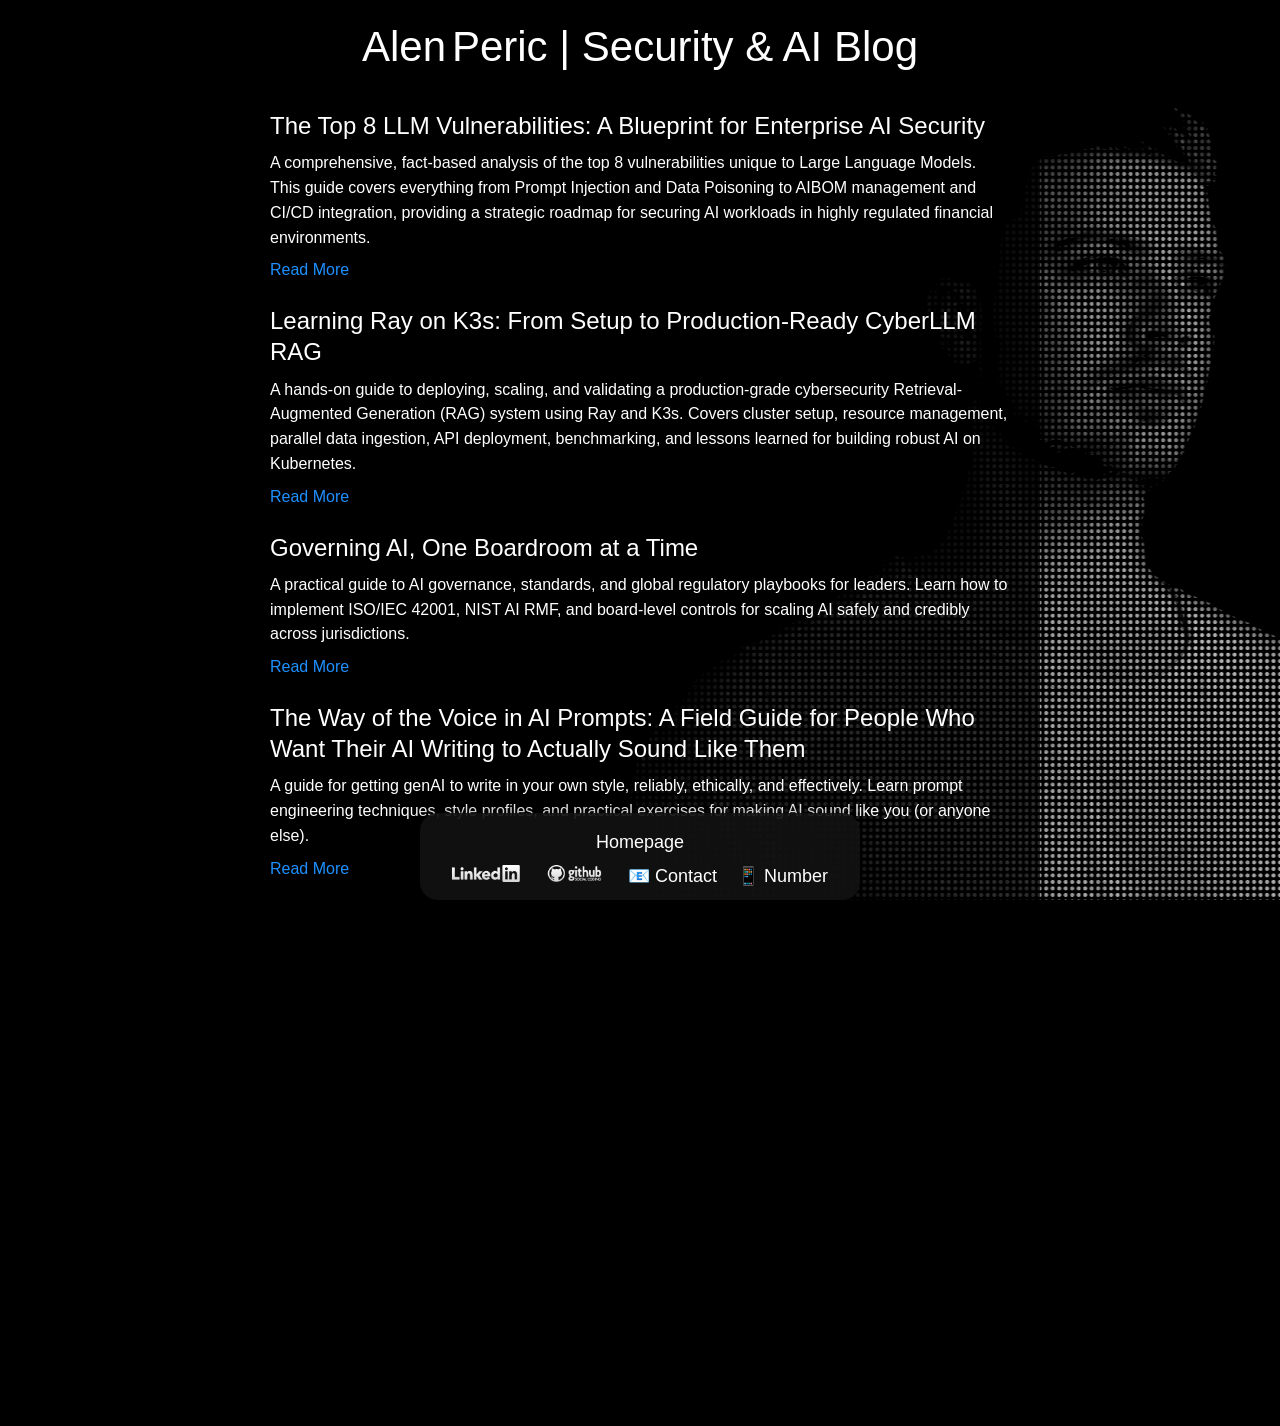
==== index.html @ a924da6c "Add blog post on LLM vulnerabilities Added a new blog post about LLM vulnerabilities, including a su" ====
<!DOCTYPE html>
<html lang="en">
<head>
<meta charset="UTF-8">
<meta name="viewport" content="width=device-width, initial-scale=1.0">
<meta name="author" content="Alen Peric">
<meta name="description" content="Security & AI Blog by Alen Peric. Practical guides, prompt engineering, cybersecurity, GPU tinkering, and more.">
<meta name="keywords" content="AI prompts, writing style, voice cloning, prompt engineering, Claude Styles, ChatGPT, Anthropic, OpenAI, Gemini, prompt compression, persona, style profile, cybersecurity, vLLM, RTX 5070 Ti, Blackwell GPU, CUDA 12.8, Best Practices, Security Tips, Alen Peric, genAI">
<meta property="og:title" content="Alen Peric — Security & AI Blog">
<meta property="og:description" content="Security & AI Blog by Alen Peric. Practical guides, prompt engineering, cybersecurity, GPU tinkering, and more.">
<meta property="og:type" content="website">
<meta property="og:url" content="https://alenperic.com">
<meta property="og:image" content="https://alenperic.com/img/favicon.svg">
<meta name="twitter:card" content="summary_large_image">
<meta name="twitter:title" content="Alen Peric — Security & AI Blog">
<meta name="twitter:description" content="Security & AI Blog by Alen Peric. Practical guides, prompt engineering, cybersecurity, GPU tinkering, and more.">
<meta name="twitter:image" content="https://alenperic.com/img/favicon.svg">
<title>Alen Peric — Security & AI Blog</title>
<!-- Google tag (gtag.js) -->
<script async src="https://www.googletagmanager.com/gtag/js?id=G-SLLVM6YY1Y"></script>
<script>
  window.dataLayer = window.dataLayer || [];
  function gtag(){dataLayer.push(arguments);}
  gtag('js', new Date());
  gtag('config', 'G-SLLVM6YY1Y');
</script>
<link rel="icon" type="image/x-icon" href="./img/favicon.svg">
<style>
html,body{height:100%;margin:0;padding:0;}
canvas.scene{position:fixed;top:0;left:0;width:133%;height:100%;transform:translateX(33%);z-index:1;}
body{font-family:Helvetica !important;font-weight:300 !important;color:#fff;overflow-x:hidden;background:#121212;}
*{font-family:Helvetica !important;font-weight:300 !important;}
.logo{position:absolute;top:20px;left:50%;transform:translateX(-50%);z-index:100;font-size:42px;white-space:nowrap;}
.navbar{position:absolute;top:80px;left:50%;transform:translateX(-50%);z-index:100;display:flex;gap:30px;}
.navbar a{color:#fff;text-decoration:none;font-size:18px;transition:color .3s;}
.navbar a:hover{text-decoration:underline;}
.blog-content{position:absolute;top:80px;left:50%;transform:translateX(-50%);z-index:50;width:90%;max-width:800px;background:rgba(0,0,0,.7);padding:30px;border-radius:10px;}
.blog-post{margin-bottom:24px;}
.blog-post h2{margin:0 0 10px;font-size:24px;}
.blog-post p{margin:0 0 10px;font-size:16px;line-height:1.55;}
.blog-post a.read-more{color:#1e90ff;text-decoration:none;font-weight:bold;}
.blog-post a.read-more:hover{text-decoration:underline;}
.social-contact{position:fixed;bottom:0px;left:50%;transform:translateX(-50%);z-index:100;display:flex;flex-direction:column;align-items:center;gap:10px;background:rgba(18,18,18,0.92);padding:18px 32px 12px 32px;border-radius:18px;box-shadow:0 0 18px 0 rgba(0,0,0,0.45);}
.social-contact a.homepage{font-size:18px;text-decoration:none;color:#fff;}
.contact-links{display:flex;align-items:center;gap:20px;}
.social-contact img{width:68px;height:auto;}
.social-contact a.contact,.social-contact a.number{color:#fff;text-decoration:none;font-size:18px;display:flex;align-items:center;gap:5px;}
@media screen and (max-width:800px){
.logo{font-size:24px;top:10px;}
.navbar{top:50px;gap:15px;}
.navbar a{font-size:16px;}
.blog-content{top:90px;padding:20px;}
.blog-post h2{font-size:20px;}
.blog-post p{font-size:14px;}
.social-contact{gap:8px;}
.social-contact a.homepage{font-size:16px;}
.contact-links{gap:10px;}
.social-contact img{width:102px;}
.social-contact a.contact,.social-contact a.number{font-size:16px;}
}
</style>
<script type="module" crossorigin src="./assets/index-b7d38c76.js"></script>
<link rel="stylesheet" href="./assets/index-5884692c.css">
</head>
<body>
<canvas class="scene"></canvas>

<div class="logo">Alen Peric | Security & AI Blog</div>

<main>
<div class="blog-content">

  <div class="blog-post">
    <h2>The Top 8 LLM Vulnerabilities: A Blueprint for Enterprise AI Security</h2>
    <p>
      A comprehensive, fact-based analysis of the top 8 vulnerabilities unique to Large Language Models. 
      This guide covers everything from Prompt Injection and Data Poisoning to AIBOM management and CI/CD integration, 
      providing a strategic roadmap for securing AI workloads in highly regulated financial environments.
    </p>
    <a href="./post7/index.html" class="read-more">Read More</a>
  </div>

  <div class="blog-post">
    <h2>Learning Ray on K3s: From Setup to Production-Ready CyberLLM RAG</h2>
    <p>
      A hands-on guide to deploying, scaling, and validating a production-grade cybersecurity Retrieval-Augmented Generation (RAG) system using Ray and K3s. Covers cluster setup, resource management, parallel data ingestion, API deployment, benchmarking, and lessons learned for building robust AI on Kubernetes.
    </p>
    <a href="./post6" class="read-more">Read More</a>
  </div>

  <div class="blog-post">
    <h2>Governing AI, One Boardroom at a Time</h2>
    <p>
      A practical guide to AI governance, standards, and global regulatory playbooks for leaders. Learn how to implement ISO/IEC 42001, NIST AI RMF, and board-level controls for scaling AI safely and credibly across jurisdictions.
    </p>
    <a href="./post5" class="read-more">Read More</a>
  </div>
  
  <div class="blog-post">
    <h2>The Way of the Voice in AI Prompts: A Field Guide for People Who Want Their AI Writing to Actually Sound Like Them</h2>
    <p>
      A guide for getting genAI to write in your own style, reliably, ethically, and effectively. Learn prompt engineering techniques, style profiles, and practical exercises for making AI sound like you (or anyone else).
    </p>
    <a href="./post4" class="read-more">Read More</a>
  </div>

  <div class="blog-post">
    <h2>From Autonomous Pilots to Profit: What 2025 (Has So Far) Taught Us About Enterprise AI Agents</h2>
    <p>
      Learn how enterprise AI agents became practical in 2025 by focusing on workflows, 
      guardrails, and observability instead of unchecked autonomy. Empower your AI agentic overlords! 
    </p>
    <a href="./post3" class="read-more">Read More</a>
  </div>

  <div class="blog-post">
    <h2>Blackwell Brawl — vLLM meets RTX 5070 Ti</h2>
    <p>
      Three and a half sleepless nights, one perplexed cat, and countless <em>cmake</em> errors later,
      I coaxed vLLM to run on a brand‑new Blackwell GPU under Debian 12. Benchmarks, jokes, and full
      copy‑paste commands included.
    </p>
    <a href="./post1" class="read-more">Read More</a>
  </div>

  <div class="blog-post">
    <h2>Top 5 Security Practices for Small Businesses</h2>
    <p>
      Small businesses are often targets for cyber attacks. Learn the top security practices that
      can help protect your business from potential threats.
    </p>
    <a href="./post2" class="read-more">Read More</a>
  </div>


</div>
</main>

<div class="social-contact">
  <a href="https://alenperic.com" target="_blank" class="homepage">Homepage</a>
  <div class="contact-links">
    <a href="https://www.linkedin.com/in/alen-peric/" target="_blank" class="linkedin">
      <img src="./img/linkedin-icon.png" alt="LinkedIn Profile Icon">
    </a>
    <a href="https://github.com/alenperic" target="_blank" class="github">
      <img src="./img/github-icon.png" alt="GitHub Profile Icon">
    </a>
    <a href="mailto:alenperic@protonmail.com" class="contact">📧 Contact</a>
    <a href="tel:5485881420" class="number">📱 Number</a>
  </div>
</div>

</body>
</html>
---- assets/index-5884692c.css ----
@import"https://fonts.googleapis.com/css2?family=Roboto+Slab:wght@600&display=swap";:root{--color-white: #ffffff;--color-footer: #f8c291;--color-orange: #f8c291}:root{--ease-in-sine: cubic-bezier(.47, 0, .745, .715);--ease-out-sine: cubic-bezier(.39, .575, .565, 1);--ease-in-out-sine: cubic-bezier(.445, .05, .55, .95);--ease-in-quad: cubic-bezier(.55, .085, .68, .53);--ease-out-quad: cubic-bezier(.25, .46, .45, .94);--ease-in-out-quad: cubic-bezier(.455, .03, .515, .955);--ease-in-cubic: cubic-bezier(.55, .055, .675, .19);--ease-out-cubic: cubic-bezier(.215, .61, .355, 1);--ease-in-out-cubic: cubic-bezier(.645, .045, .355, 1);--ease-in-quart: cubic-bezier(.895, .03, .685, .22);--ease-out-quart: cubic-bezier(.165, .84, .44, 1);--ease-in-out-quart: cubic-bezier(.77, 0, .175, 1);--ease-in-quint: cubic-bezier(.755, .05, .855, .06);--ease-out-quint: cubic-bezier(.23, 1, .32, 1);--ease-in-out-quint: cubic-bezier(.86, 0, .07, 1);--ease-in-expo: cubic-bezier(.95, .05, .795, .035);--ease-out-expo: cubic-bezier(.19, 1, .22, 1);--ease-in-out-expo: cubic-bezier(1, 0, 0, 1);--ease-in-circ: cubic-bezier(.6, .04, .98, .335);--ease-out-circ: cubic-bezier(.075, .82, .165, 1);--ease-in-out-circ: cubic-bezier(.785, .135, .15, .86);--ease-out-bounce: cubic-bezier(.22, 1.45, .36, 1)}html,body,div,span,applet,object,iframe,h1,h2,h3,h4,h5,h6,p,blockquote,pre,a,abbr,acronym,address,big,cite,code,del,dfn,em,img,ins,kbd,q,s,samp,small,strike,strong,sub,sup,tt,var,b,u,i,center,dl,dt,dd,ol,ul,li,fieldset,form,label,legend,table,caption,tbody,tfoot,thead,tr,th,td,article,aside,canvas,details,embed,figure,figcaption,footer,header,hgroup,menu,nav,output,ruby,section,summary,time,mark,audio,video{border:0;font:inherit;font-size:100%;margin:0;padding:0;vertical-align:baseline}html{line-height:1}ol,ul{list-style:none}table{border-collapse:collapse;border-spacing:0}caption,th,td{font-weight:400;text-align:left;vertical-align:middle}q,blockquote{quotes:none}q:before,q:after,blockquote:before,blockquote:after{content:""}a img{border:0}article,aside,details,figcaption,figure,footer,header,hgroup,main,menu,nav,section,summary{display:block}html{box-sizing:border-box;overflow:hidden}html.scroll{overflow:visible}*,:before,:after{box-sizing:inherit}body{background-color:#000;color:#fff;line-height:1.3;position:relative;font-family:Roboto Slab,serif}a{color:inherit;text-decoration:none}.scene{height:100%;width:100%;position:relative}.main-title{position:absolute;text-align:center;font-size:7vw;width:100%;top:50%;left:0;z-index:10;transform:translateY(-50%);color:var(--color-orange)}.footer{bottom:50px;z-index:200;width:100%;padding:0 40px;pointer-events:none;display:flex;align-items:center;pointer-events:auto;position:absolute;justify-content:end}@media only screen and (max-width: 768px){.footer{bottom:100px;padding:0 20px}}.footer__link{display:flex;align-items:center;justify-self:center;margin:0 8px;transform:scale(.8);transition:transform .3s var(--ease-out-bounce)}@media only screen and (max-width: 768px){.footer__link{margin:0 5px}}.footer__link:first-child{margin-left:0}.footer__link:last-child{margin-right:0}.footer__link--learn{font-size:27px;color:var(--color-footer)}@media only screen and (max-width: 768px){.footer__link--learn{margin-right:auto;font-size:22px}}.footer__link:hover{transform:none;transition:transform .3s var(--ease-out-bounce)}.footer__icon{width:24px;height:24px}@media only screen and (max-width: 768px){.footer__icon{width:18px;height:18px}}.footer__icon path{fill:var(--color-footer);stroke:var(--color-footer)}
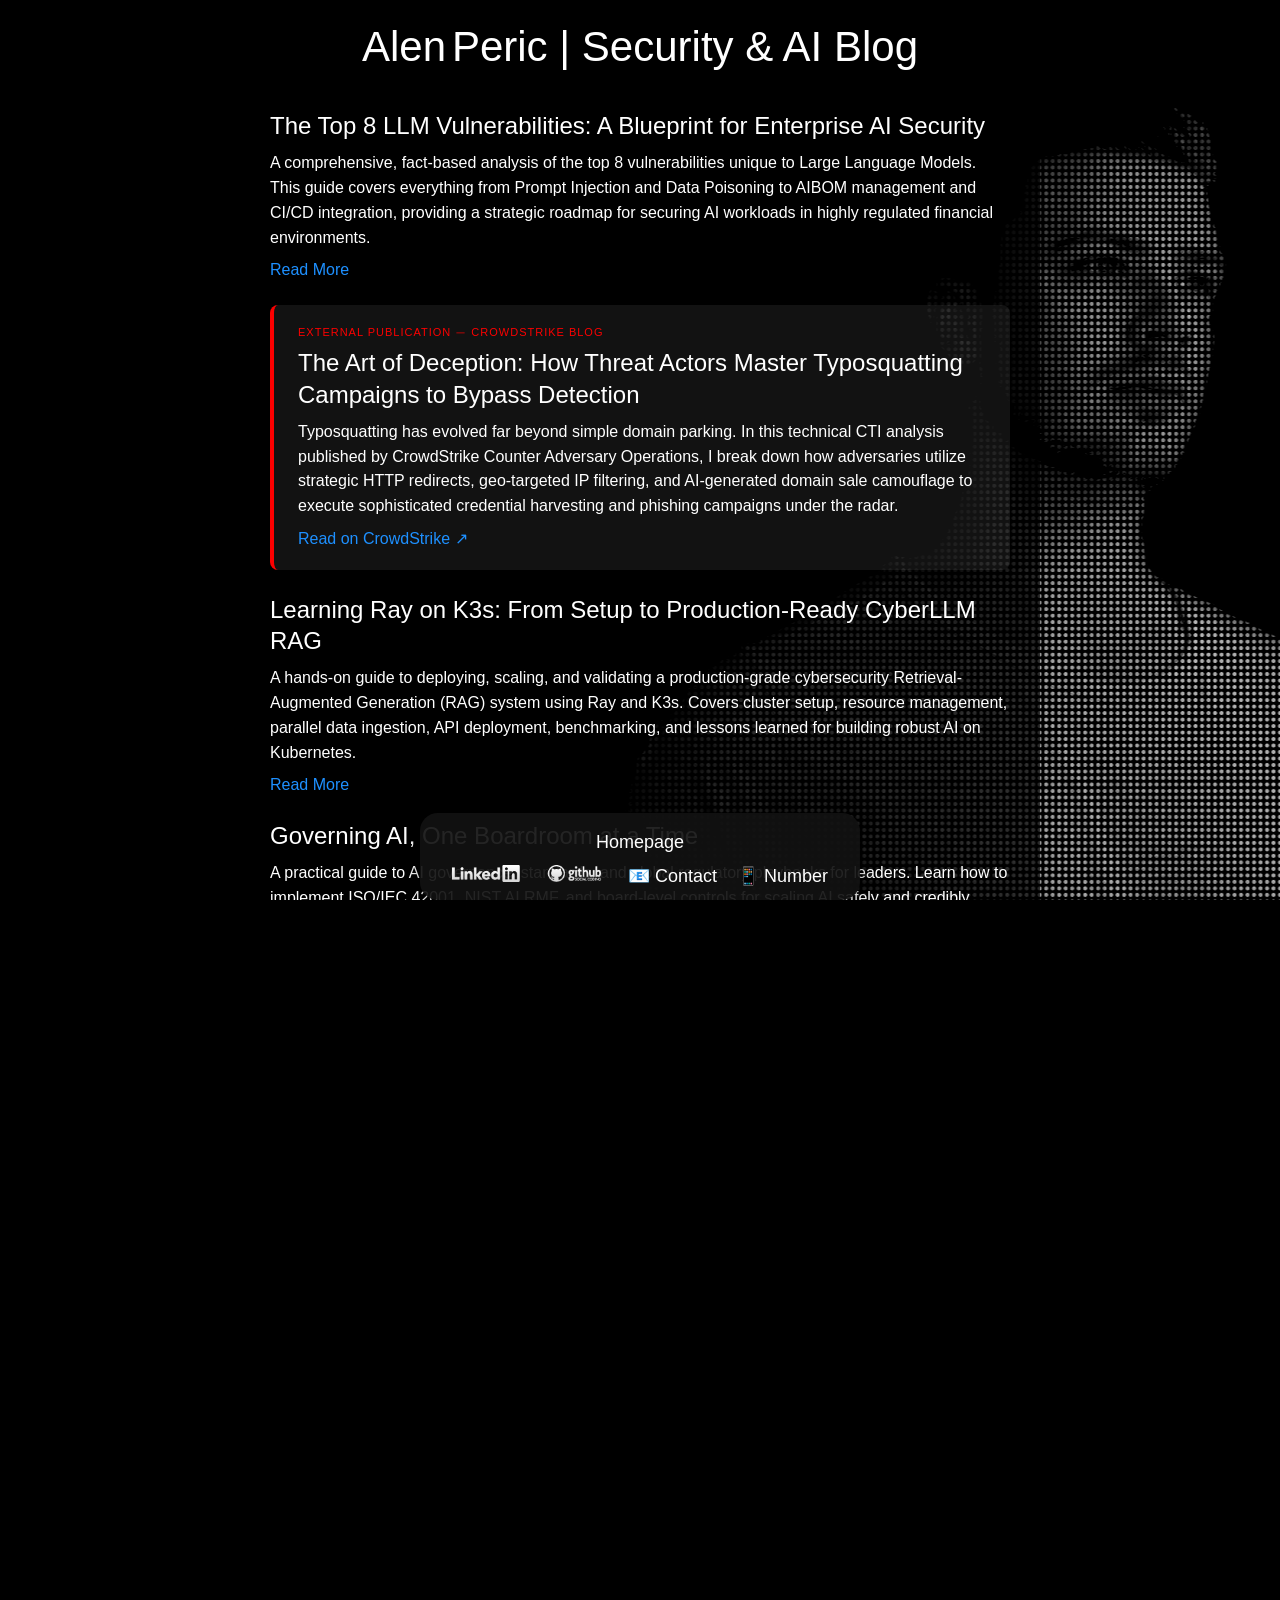
==== commit b0694c88: "Add external publication section to index.html" ====
--- a/index.html
+++ b/index.html
@@ -45,6 +45,25 @@
 .contact-links{display:flex;align-items:center;gap:20px;}
 .social-contact img{width:68px;height:auto;}
 .social-contact a.contact,.social-contact a.number{color:#fff;text-decoration:none;font-size:18px;display:flex;align-items:center;gap:5px;}
+
+/* Custom style for external publications */
+.external-post {
+  background: rgba(255, 255, 255, 0.07);
+  padding: 20px 24px;
+  border-radius: 8px;
+  border-left: 4px solid #fc0000; /* CrowdStrike Red */
+  box-shadow: 0 4px 12px rgba(0,0,0,0.2);
+}
+.external-badge {
+  font-size: 11px;
+  font-weight: bold;
+  color: #fc0000;
+  text-transform: uppercase;
+  letter-spacing: 1px;
+  margin-bottom: 8px;
+  display: block;
+}
+
 @media screen and (max-width:800px){
 .logo{font-size:24px;top:10px;}
 .navbar{top:50px;gap:15px;}
@@ -57,6 +76,7 @@
 .contact-links{gap:10px;}
 .social-contact img{width:102px;}
 .social-contact a.contact,.social-contact a.number{font-size:16px;}
+.external-post { padding: 16px; }
 }
 </style>
 <script type="module" crossorigin src="./assets/index-b7d38c76.js"></script>
@@ -78,6 +98,15 @@
       providing a strategic roadmap for securing AI workloads in highly regulated financial environments.
     </p>
     <a href="./post7/index.html" class="read-more">Read More</a>
+  </div>
+
+  <div class="blog-post external-post">
+    <span class="external-badge">External Publication ⸺ CrowdStrike Blog</span>
+    <h2 style="margin-top: 0;">The Art of Deception: How Threat Actors Master Typosquatting Campaigns to Bypass Detection</h2>
+    <p>
+      Typosquatting has evolved far beyond simple domain parking. In this technical CTI analysis published by CrowdStrike Counter Adversary Operations, I break down how adversaries utilize strategic HTTP redirects, geo-targeted IP filtering, and AI-generated domain sale camouflage to execute sophisticated credential harvesting and phishing campaigns under the radar.
+    </p>
+    <a href="https://www.crowdstrike.com/en-us/blog/the-art-of-deception-how-threat-actors-master-typosquatting-campaigns-to-bypass-detection/" target="_blank" class="read-more">Read on CrowdStrike ↗</a>
   </div>
 
   <div class="blog-post">
@@ -124,14 +153,13 @@
   </div>
 
   <div class="blog-post">
-    <h2>Top 5 Security Practices for Small Businesses</h2>
+    <h2>5 Easy Security Practices for Small Businesses</h2>
     <p>
       Small businesses are often targets for cyber attacks. Learn the top security practices that
       can help protect your business from potential threats.
     </p>
     <a href="./post2" class="read-more">Read More</a>
   </div>
-
 
 </div>
 </main>
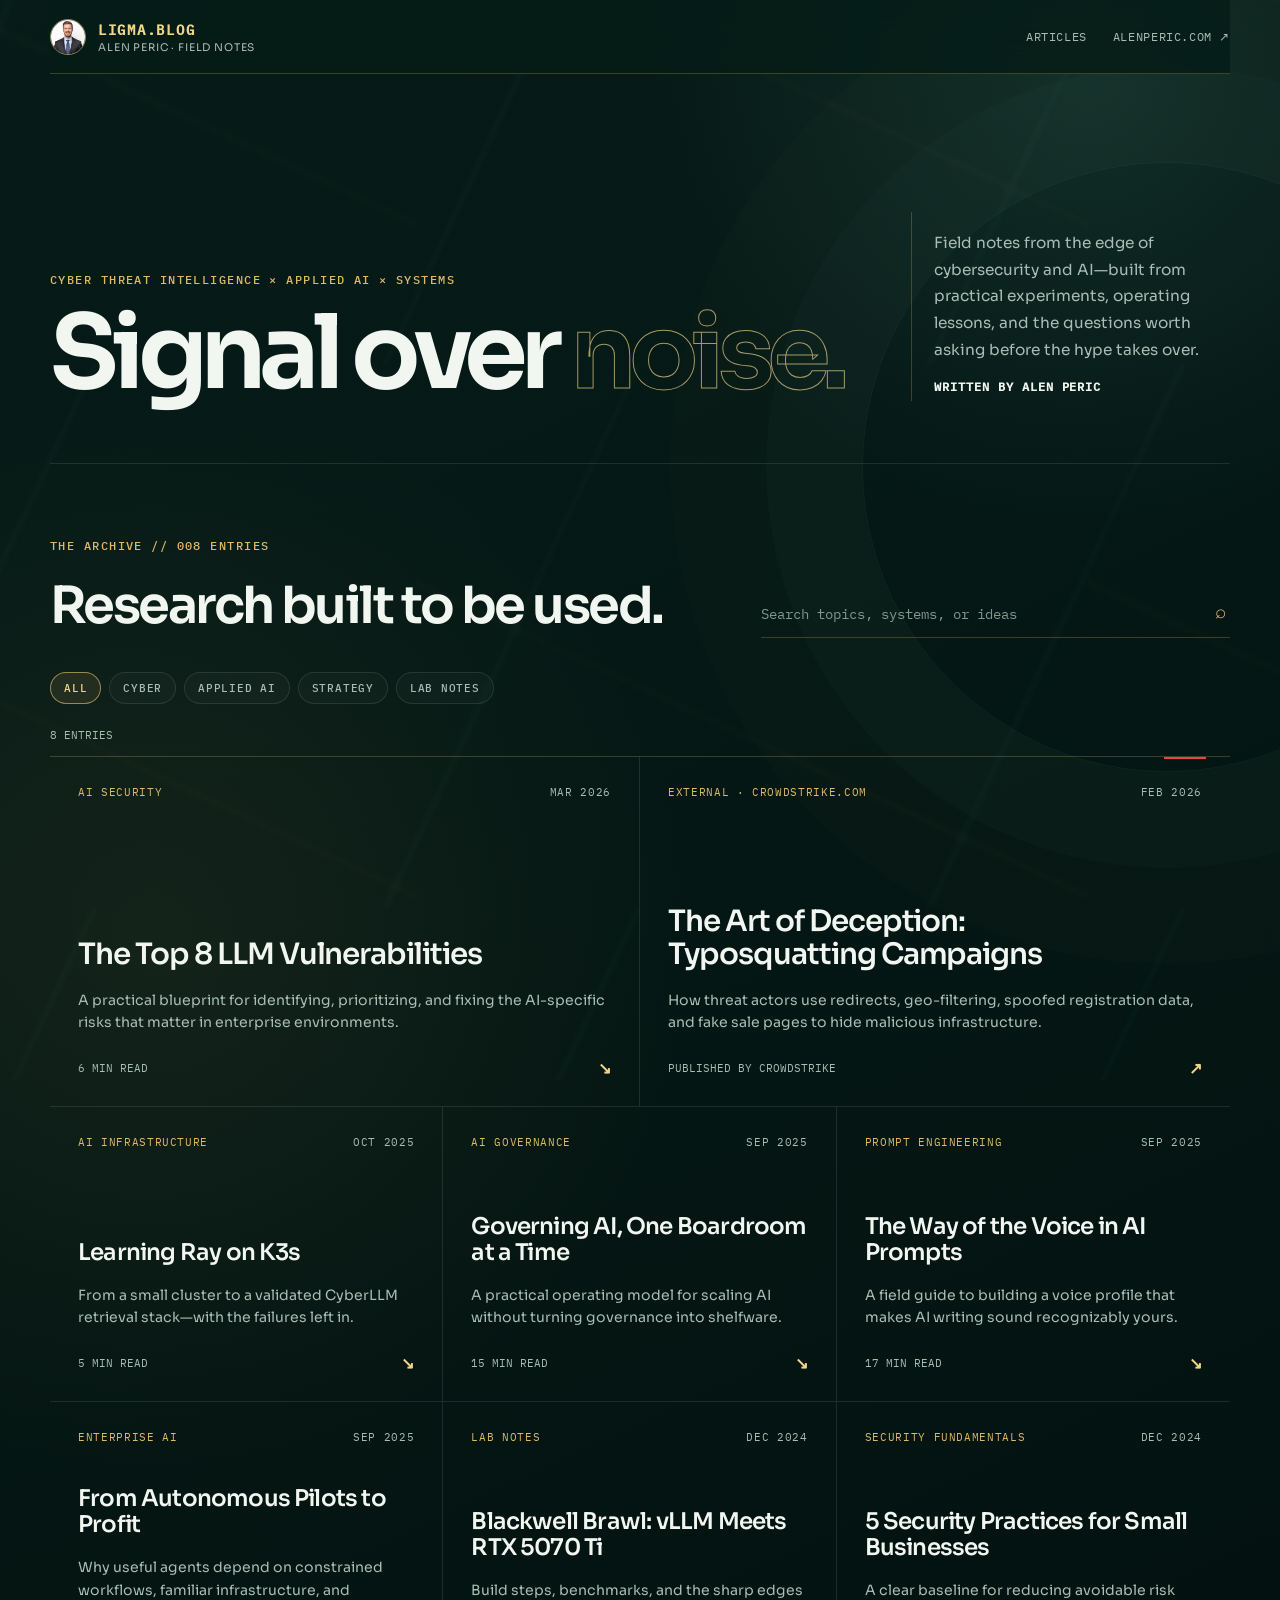
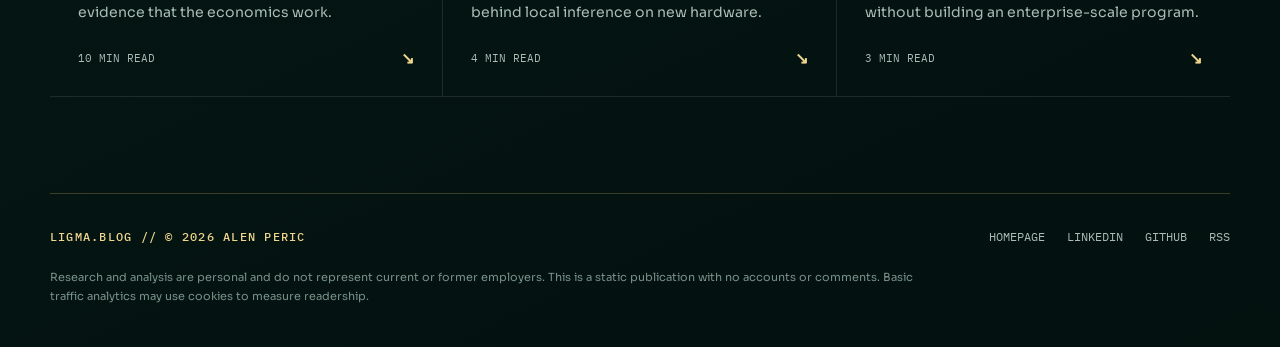
==== commit 79f0c959: "Redesign blog for focused reading and reliable assets" ====
--- a/index.html
+++ b/index.html
@@ -1,182 +1,197 @@
-<!DOCTYPE html>
-<html lang="en">
-<head>
-<meta charset="UTF-8">
-<meta name="viewport" content="width=device-width, initial-scale=1.0">
-<meta name="author" content="Alen Peric">
-<meta name="description" content="Security & AI Blog by Alen Peric. Practical guides, prompt engineering, cybersecurity, GPU tinkering, and more.">
-<meta name="keywords" content="AI prompts, writing style, voice cloning, prompt engineering, Claude Styles, ChatGPT, Anthropic, OpenAI, Gemini, prompt compression, persona, style profile, cybersecurity, vLLM, RTX 5070 Ti, Blackwell GPU, CUDA 12.8, Best Practices, Security Tips, Alen Peric, genAI">
-<meta property="og:title" content="Alen Peric — Security & AI Blog">
-<meta property="og:description" content="Security & AI Blog by Alen Peric. Practical guides, prompt engineering, cybersecurity, GPU tinkering, and more.">
-<meta property="og:type" content="website">
-<meta property="og:url" content="https://alenperic.com">
-<meta property="og:image" content="https://alenperic.com/img/favicon.svg">
-<meta name="twitter:card" content="summary_large_image">
-<meta name="twitter:title" content="Alen Peric — Security & AI Blog">
-<meta name="twitter:description" content="Security & AI Blog by Alen Peric. Practical guides, prompt engineering, cybersecurity, GPU tinkering, and more.">
-<meta name="twitter:image" content="https://alenperic.com/img/favicon.svg">
-<title>Alen Peric — Security & AI Blog</title>
-<!-- Google tag (gtag.js) -->
-<script async src="https://www.googletagmanager.com/gtag/js?id=G-SLLVM6YY1Y"></script>
-<script>
-  window.dataLayer = window.dataLayer || [];
-  function gtag(){dataLayer.push(arguments);}
-  gtag('js', new Date());
-  gtag('config', 'G-SLLVM6YY1Y');
-</script>
-<link rel="icon" type="image/x-icon" href="./img/favicon.svg">
-<style>
-html,body{height:100%;margin:0;padding:0;}
-canvas.scene{position:fixed;top:0;left:0;width:133%;height:100%;transform:translateX(33%);z-index:1;}
-body{font-family:Helvetica !important;font-weight:300 !important;color:#fff;overflow-x:hidden;background:#121212;}
-*{font-family:Helvetica !important;font-weight:300 !important;}
-.logo{position:absolute;top:20px;left:50%;transform:translateX(-50%);z-index:100;font-size:42px;white-space:nowrap;}
-.navbar{position:absolute;top:80px;left:50%;transform:translateX(-50%);z-index:100;display:flex;gap:30px;}
-.navbar a{color:#fff;text-decoration:none;font-size:18px;transition:color .3s;}
-.navbar a:hover{text-decoration:underline;}
-.blog-content{position:absolute;top:80px;left:50%;transform:translateX(-50%);z-index:50;width:90%;max-width:800px;background:rgba(0,0,0,.7);padding:30px;border-radius:10px;}
-.blog-post{margin-bottom:24px;}
-.blog-post h2{margin:0 0 10px;font-size:24px;}
-.blog-post p{margin:0 0 10px;font-size:16px;line-height:1.55;}
-.blog-post a.read-more{color:#1e90ff;text-decoration:none;font-weight:bold;}
-.blog-post a.read-more:hover{text-decoration:underline;}
-.social-contact{position:fixed;bottom:0px;left:50%;transform:translateX(-50%);z-index:100;display:flex;flex-direction:column;align-items:center;gap:10px;background:rgba(18,18,18,0.92);padding:18px 32px 12px 32px;border-radius:18px;box-shadow:0 0 18px 0 rgba(0,0,0,0.45);}
-.social-contact a.homepage{font-size:18px;text-decoration:none;color:#fff;}
-.contact-links{display:flex;align-items:center;gap:20px;}
-.social-contact img{width:68px;height:auto;}
-.social-contact a.contact,.social-contact a.number{color:#fff;text-decoration:none;font-size:18px;display:flex;align-items:center;gap:5px;}
-
-/* Custom style for external publications */
-.external-post {
-  background: rgba(255, 255, 255, 0.07);
-  padding: 20px 24px;
-  border-radius: 8px;
-  border-left: 4px solid #fc0000; /* CrowdStrike Red */
-  box-shadow: 0 4px 12px rgba(0,0,0,0.2);
-}
-.external-badge {
-  font-size: 11px;
-  font-weight: bold;
-  color: #fc0000;
-  text-transform: uppercase;
-  letter-spacing: 1px;
-  margin-bottom: 8px;
-  display: block;
-}
-
-@media screen and (max-width:800px){
-.logo{font-size:24px;top:10px;}
-.navbar{top:50px;gap:15px;}
-.navbar a{font-size:16px;}
-.blog-content{top:90px;padding:20px;}
-.blog-post h2{font-size:20px;}
-.blog-post p{font-size:14px;}
-.social-contact{gap:8px;}
-.social-contact a.homepage{font-size:16px;}
-.contact-links{gap:10px;}
-.social-contact img{width:102px;}
-.social-contact a.contact,.social-contact a.number{font-size:16px;}
-.external-post { padding: 16px; }
-}
-</style>
-<script type="module" crossorigin src="./assets/index-b7d38c76.js"></script>
-<link rel="stylesheet" href="./assets/index-5884692c.css">
-</head>
-<body>
-<canvas class="scene"></canvas>
-
-<div class="logo">Alen Peric | Security & AI Blog</div>
-
-<main>
-<div class="blog-content">
-
-  <div class="blog-post">
-    <h2>The Top 8 LLM Vulnerabilities: A Blueprint for Enterprise AI Security</h2>
-    <p>
-      A comprehensive, fact-based analysis of the top 8 vulnerabilities unique to Large Language Models. 
-      This guide covers everything from Prompt Injection and Data Poisoning to AIBOM management and CI/CD integration, 
-      providing a strategic roadmap for securing AI workloads in highly regulated financial environments.
-    </p>
-    <a href="./post7/index.html" class="read-more">Read More</a>
-  </div>
-
-  <div class="blog-post external-post">
-    <span class="external-badge">External Publication ⸺ CrowdStrike Blog</span>
-    <h2 style="margin-top: 0;">The Art of Deception: How Threat Actors Master Typosquatting Campaigns to Bypass Detection</h2>
-    <p>
-      Typosquatting has evolved far beyond simple domain parking. In this technical CTI analysis published by CrowdStrike Counter Adversary Operations, I break down how adversaries utilize strategic HTTP redirects, geo-targeted IP filtering, and AI-generated domain sale camouflage to execute sophisticated credential harvesting and phishing campaigns under the radar.
-    </p>
-    <a href="https://www.crowdstrike.com/en-us/blog/the-art-of-deception-how-threat-actors-master-typosquatting-campaigns-to-bypass-detection/" target="_blank" class="read-more">Read on CrowdStrike ↗</a>
-  </div>
-
-  <div class="blog-post">
-    <h2>Learning Ray on K3s: From Setup to Production-Ready CyberLLM RAG</h2>
-    <p>
-      A hands-on guide to deploying, scaling, and validating a production-grade cybersecurity Retrieval-Augmented Generation (RAG) system using Ray and K3s. Covers cluster setup, resource management, parallel data ingestion, API deployment, benchmarking, and lessons learned for building robust AI on Kubernetes.
-    </p>
-    <a href="./post6" class="read-more">Read More</a>
-  </div>
-
-  <div class="blog-post">
-    <h2>Governing AI, One Boardroom at a Time</h2>
-    <p>
-      A practical guide to AI governance, standards, and global regulatory playbooks for leaders. Learn how to implement ISO/IEC 42001, NIST AI RMF, and board-level controls for scaling AI safely and credibly across jurisdictions.
-    </p>
-    <a href="./post5" class="read-more">Read More</a>
-  </div>
-  
-  <div class="blog-post">
-    <h2>The Way of the Voice in AI Prompts: A Field Guide for People Who Want Their AI Writing to Actually Sound Like Them</h2>
-    <p>
-      A guide for getting genAI to write in your own style, reliably, ethically, and effectively. Learn prompt engineering techniques, style profiles, and practical exercises for making AI sound like you (or anyone else).
-    </p>
-    <a href="./post4" class="read-more">Read More</a>
-  </div>
-
-  <div class="blog-post">
-    <h2>From Autonomous Pilots to Profit: What 2025 (Has So Far) Taught Us About Enterprise AI Agents</h2>
-    <p>
-      Learn how enterprise AI agents became practical in 2025 by focusing on workflows, 
-      guardrails, and observability instead of unchecked autonomy. Empower your AI agentic overlords! 
-    </p>
-    <a href="./post3" class="read-more">Read More</a>
-  </div>
-
-  <div class="blog-post">
-    <h2>Blackwell Brawl — vLLM meets RTX 5070 Ti</h2>
-    <p>
-      Three and a half sleepless nights, one perplexed cat, and countless <em>cmake</em> errors later,
-      I coaxed vLLM to run on a brand‑new Blackwell GPU under Debian 12. Benchmarks, jokes, and full
-      copy‑paste commands included.
-    </p>
-    <a href="./post1" class="read-more">Read More</a>
-  </div>
-
-  <div class="blog-post">
-    <h2>5 Easy Security Practices for Small Businesses</h2>
-    <p>
-      Small businesses are often targets for cyber attacks. Learn the top security practices that
-      can help protect your business from potential threats.
-    </p>
-    <a href="./post2" class="read-more">Read More</a>
-  </div>
-
-</div>
-</main>
-
-<div class="social-contact">
-  <a href="https://alenperic.com" target="_blank" class="homepage">Homepage</a>
-  <div class="contact-links">
-    <a href="https://www.linkedin.com/in/alen-peric/" target="_blank" class="linkedin">
-      <img src="./img/linkedin-icon.png" alt="LinkedIn Profile Icon">
-    </a>
-    <a href="https://github.com/alenperic" target="_blank" class="github">
-      <img src="./img/github-icon.png" alt="GitHub Profile Icon">
-    </a>
-    <a href="mailto:alenperic@protonmail.com" class="contact">📧 Contact</a>
-    <a href="tel:5485881420" class="number">📱 Number</a>
-  </div>
-</div>
-
-</body>
+<!doctype html>
+<html lang="en-CA">
+  <head>
+    <meta charset="utf-8" />
+    <meta name="viewport" content="width=device-width, initial-scale=1" />
+    <meta name="author" content="Alen Peric" />
+    <meta name="theme-color" content="#061c18" />
+    <meta name="color-scheme" content="dark" />
+    <meta name="robots" content="index, follow, max-image-preview:large, max-snippet:-1, max-video-preview:-1" />
+    <meta name="description" content="Field notes by Alen Peric on cyber threat intelligence, applied AI, security engineering, AI governance, and production systems." />
+    <link rel="canonical" href="https://ligma.blog/" />
+    <link rel="alternate" type="application/rss+xml" title="LIGMA.BLOG RSS" href="https://ligma.blog/feed.xml" />
+    <meta property="og:type" content="website" />
+    <meta property="og:locale" content="en_CA" />
+    <meta property="og:site_name" content="LIGMA.BLOG" />
+    <meta property="og:title" content="LIGMA.BLOG | Cybersecurity &amp; Applied AI" />
+    <meta property="og:description" content="Field notes on cybersecurity, applied AI, and the systems between them." />
+    <meta property="og:url" content="https://ligma.blog/" />
+    <meta property="og:image" content="https://ligma.blog/img/og-blog.png" />
+    <meta property="og:image:type" content="image/png" />
+    <meta property="og:image:width" content="1200" />
+    <meta property="og:image:height" content="630" />
+    <meta property="og:image:alt" content="LIGMA.BLOG by Alen Peric — Cybersecurity, Applied AI, and Systems" />
+    <meta name="twitter:card" content="summary_large_image" />
+    <meta name="twitter:title" content="LIGMA.BLOG | Cybersecurity &amp; Applied AI" />
+    <meta name="twitter:description" content="Field notes on cybersecurity, applied AI, and the systems between them." />
+    <meta name="twitter:image" content="https://ligma.blog/img/og-blog.png" />
+    <meta name="twitter:image:alt" content="LIGMA.BLOG by Alen Peric — Cybersecurity, Applied AI, and Systems" />
+    <title>LIGMA.BLOG | Cybersecurity &amp; Applied AI by Alen Peric</title>
+    <link rel="icon" type="image/png" sizes="64x64" href="./img/favicon-64.png" />
+    <link rel="apple-touch-icon" sizes="180x180" href="./img/apple-touch-icon.png" />
+    <link rel="preload" href="./assets/fonts/sora-latin.woff2" as="font" type="font/woff2" crossorigin />
+    <link rel="stylesheet" href="./assets/blog.css" />
+    <script async src="https://www.googletagmanager.com/gtag/js?id=G-SLLVM6YY1Y"></script>
+    <script>
+      window.dataLayer = window.dataLayer || [];
+      function gtag(){dataLayer.push(arguments);}
+      gtag('js', new Date());
+      gtag('config', 'G-SLLVM6YY1Y');
+    </script>
+    <script type="application/ld+json">
+      {
+        "@context": "https://schema.org",
+        "@graph": [
+          {
+            "@type": "WebSite",
+            "@id": "https://ligma.blog/#website",
+            "url": "https://ligma.blog/",
+            "name": "LIGMA.BLOG",
+            "description": "Field notes on cybersecurity, applied AI, and production systems.",
+            "inLanguage": "en-CA",
+            "publisher": { "@id": "https://alenperic.com/#person" }
+          },
+          {
+            "@type": "Blog",
+            "@id": "https://ligma.blog/#blog",
+            "url": "https://ligma.blog/",
+            "name": "LIGMA.BLOG",
+            "description": "Cybersecurity and applied AI research by Alen Peric.",
+            "inLanguage": "en-CA",
+            "author": { "@id": "https://alenperic.com/#person" },
+            "blogPost": [
+              { "@id": "https://ligma.blog/post7/#article" },
+              { "@id": "https://ligma.blog/post6/#article" },
+              { "@id": "https://ligma.blog/post5/#article" },
+              { "@id": "https://ligma.blog/post4/#article" },
+              { "@id": "https://ligma.blog/post3/#article" },
+              { "@id": "https://ligma.blog/post2/#article" },
+              { "@id": "https://ligma.blog/post1/#article" }
+            ]
+          },
+          {
+            "@type": "Person",
+            "@id": "https://alenperic.com/#person",
+            "name": "Alen Peric",
+            "url": "https://alenperic.com/",
+            "image": "https://ligma.blog/img/alen-peric.webp",
+            "jobTitle": "Senior Cyber Threat Intelligence Analyst",
+            "sameAs": [
+              "https://www.linkedin.com/in/alen-peric/",
+              "https://github.com/alenperic"
+            ]
+          }
+        ]
+      }
+    </script>
+    <script src="./assets/blog.js" defer></script>
+  </head>
+  <body>
+    <a class="skip-link" href="#articles">Skip to articles</a>
+    <header class="site-header">
+      <a class="brand" href="./" aria-label="LIGMA.BLOG home">
+        <img src="./img/alen-peric.webp" alt="" width="512" height="512" />
+        <span class="brand-copy"><strong>LIGMA.BLOG</strong><small>Alen Peric · Field notes</small></span>
+      </a>
+      <nav class="site-nav" aria-label="Primary navigation">
+        <a href="#articles">Articles</a>
+        <a href="https://alenperic.com/" rel="me">AlenPeric.com ↗</a>
+      </nav>
+    </header>
+    <main>
+      <section class="home-hero" aria-labelledby="hero-title">
+        <div>
+          <p class="eyebrow">Cyber threat intelligence × Applied AI × Systems</p>
+          <h1 id="hero-title">Signal over <span>noise.</span></h1>
+        </div>
+        <div class="hero-aside">
+          Field notes from the edge of cybersecurity and AI—built from practical experiments, operating lessons, and the questions worth asking before the hype takes over.
+          <strong>Written by Alen Peric</strong>
+        </div>
+      </section>
+      <section class="archive" id="articles" aria-labelledby="articles-title">
+        <div class="archive-head">
+          <div>
+            <p class="section-kicker">The archive // 008 entries</p>
+            <h2 id="articles-title">Research built to be used.</h2>
+          </div>
+          <div class="search-wrap">
+            <label for="article-search">Search the archive</label>
+            <input id="article-search" type="search" placeholder="Search topics, systems, or ideas" autocomplete="off" data-search />
+          </div>
+        </div>
+        <div class="filters" aria-label="Filter articles">
+          <button class="filter" type="button" data-filter="all" aria-pressed="true">All</button>
+          <button class="filter" type="button" data-filter="cyber" aria-pressed="false">Cyber</button>
+          <button class="filter" type="button" data-filter="ai" aria-pressed="false">Applied AI</button>
+          <button class="filter" type="button" data-filter="leadership" aria-pressed="false">Strategy</button>
+          <button class="filter" type="button" data-filter="lab" aria-pressed="false">Lab notes</button>
+        </div>
+        <p class="result-count" aria-live="polite" data-result-count>8 entries</p>
+        <div class="post-grid">
+          <a class="post-card featured reveal" href="./post7/" data-post data-topic="ai cyber leadership" data-search="llm vulnerabilities enterprise ai security prompt injection red teaming aibom">
+            <div class="post-card-top"><span class="topic">AI security</span><time datetime="2026-03-16">Mar 2026</time></div>
+            <h3>The Top 8 LLM Vulnerabilities</h3>
+            <p>A practical blueprint for identifying, prioritizing, and fixing the AI-specific risks that matter in enterprise environments.</p>
+            <div class="post-card-bottom"><span>6 min read</span><b aria-hidden="true">↘</b></div>
+          </a>
+          <a class="post-card featured external-card reveal" href="https://www.crowdstrike.com/en-us/blog/the-art-of-deception-how-threat-actors-master-typosquatting-campaigns-to-bypass-detection/" target="_blank" rel="noopener noreferrer" data-post data-topic="cyber" data-search="crowdstrike typosquatting threat actors redirects phishing intelligence external publication">
+            <div class="post-card-top"><span class="topic">External · CrowdStrike.com</span><time datetime="2026-02">Feb 2026</time></div>
+            <h3>The Art of Deception: Typosquatting Campaigns</h3>
+            <p>How threat actors use redirects, geo-filtering, spoofed registration data, and fake sale pages to hide malicious infrastructure.</p>
+            <div class="post-card-bottom"><span>Published by CrowdStrike</span><b aria-hidden="true">↗</b></div>
+          </a>
+          <a class="post-card reveal" href="./post6/" data-post data-topic="ai lab cyber" data-search="ray k3s kubernetes cyberllm rag distributed inference production">
+            <div class="post-card-top"><span class="topic">AI infrastructure</span><time datetime="2025-10-05">Oct 2025</time></div>
+            <h3>Learning Ray on K3s</h3>
+            <p>From a small cluster to a validated CyberLLM retrieval stack—with the failures left in.</p>
+            <div class="post-card-bottom"><span>5 min read</span><b aria-hidden="true">↘</b></div>
+          </a>
+          <a class="post-card reveal" href="./post5/" data-post data-topic="ai leadership" data-search="ai governance boardroom nist risk management iso 42001 regulation leadership">
+            <div class="post-card-top"><span class="topic">AI governance</span><time datetime="2025-09-23">Sep 2025</time></div>
+            <h3>Governing AI, One Boardroom at a Time</h3>
+            <p>A practical operating model for scaling AI without turning governance into shelfware.</p>
+            <div class="post-card-bottom"><span>15 min read</span><b aria-hidden="true">↘</b></div>
+          </a>
+          <a class="post-card reveal" href="./post4/" data-post data-topic="ai" data-search="prompt engineering writing voice style profile generative ai">
+            <div class="post-card-top"><span class="topic">Prompt engineering</span><time datetime="2025-09-21">Sep 2025</time></div>
+            <h3>The Way of the Voice in AI Prompts</h3>
+            <p>A field guide to building a voice profile that makes AI writing sound recognizably yours.</p>
+            <div class="post-card-bottom"><span>17 min read</span><b aria-hidden="true">↘</b></div>
+          </a>
+          <a class="post-card reveal" href="./post3/" data-post data-topic="ai leadership" data-search="enterprise ai agents agentic workflows guardrails observability profit">
+            <div class="post-card-top"><span class="topic">Enterprise AI</span><time datetime="2025-09-17">Sep 2025</time></div>
+            <h3>From Autonomous Pilots to Profit</h3>
+            <p>Why useful agents depend on constrained workflows, familiar infrastructure, and evidence that the economics work.</p>
+            <div class="post-card-bottom"><span>10 min read</span><b aria-hidden="true">↘</b></div>
+          </a>
+          <a class="post-card reveal" href="./post1/" data-post data-topic="ai lab" data-search="blackwell vllm rtx 5070 ti cuda debian local llm gpu">
+            <div class="post-card-top"><span class="topic">Lab notes</span><time datetime="2024-12-01">Dec 2024</time></div>
+            <h3>Blackwell Brawl: vLLM Meets RTX 5070 Ti</h3>
+            <p>Build steps, benchmarks, and the sharp edges behind local inference on new hardware.</p>
+            <div class="post-card-bottom"><span>4 min read</span><b aria-hidden="true">↘</b></div>
+          </a>
+          <a class="post-card reveal" href="./post2/" data-post data-topic="cyber" data-search="security practices small business passwords updates training network backups">
+            <div class="post-card-top"><span class="topic">Security fundamentals</span><time datetime="2024-12-01">Dec 2024</time></div>
+            <h3>5 Security Practices for Small Businesses</h3>
+            <p>A clear baseline for reducing avoidable risk without building an enterprise-scale program.</p>
+            <div class="post-card-bottom"><span>3 min read</span><b aria-hidden="true">↘</b></div>
+          </a>
+        </div>
+        <p class="empty-state" data-empty>No entries match that search. Try a broader term or another filter.</p>
+      </section>
+    </main>
+    <footer class="site-footer">
+      <div class="footer-top">
+        <span class="footer-mark">LIGMA.BLOG // © 2026 ALEN PERIC</span>
+        <nav class="footer-links" aria-label="Footer navigation">
+          <a href="https://alenperic.com/">Homepage</a>
+          <a href="https://www.linkedin.com/in/alen-peric/" rel="me">LinkedIn</a>
+          <a href="https://github.com/alenperic" rel="me">GitHub</a>
+          <a href="./feed.xml">RSS</a>
+        </nav>
+      </div>
+      <p class="footer-note">Research and analysis are personal and do not represent current or former employers. This is a static publication with no accounts or comments. Basic traffic analytics may use cookies to measure readership.</p>
+    </footer>
+  </body>
 </html>
--- a/assets/blog.css
+++ b/assets/blog.css
@@ -0,0 +1,955 @@
+@font-face {
+  font-family: "Sora";
+  src: url("./fonts/sora-latin.woff2") format("woff2");
+  font-style: normal;
+  font-weight: 100 800;
+  font-display: swap;
+}
+
+@font-face {
+  font-family: "IBM Plex Mono";
+  src: url("./fonts/ibm-plex-mono-400.woff2") format("woff2");
+  font-style: normal;
+  font-weight: 400;
+  font-display: swap;
+}
+
+@font-face {
+  font-family: "IBM Plex Mono";
+  src: url("./fonts/ibm-plex-mono-500.woff2") format("woff2");
+  font-style: normal;
+  font-weight: 500;
+  font-display: swap;
+}
+
+:root {
+  --bg: #061c18;
+  --bg-deep: #03110f;
+  --surface: #0a2822;
+  --surface-raised: #0d332b;
+  --paper: #eef5ef;
+  --ink: #f2f6f1;
+  --ink-dark: #10241f;
+  --muted: #a8bdb3;
+  --muted-dark: #587067;
+  --gold: #deb968;
+  --gold-bright: #f0d68d;
+  --opal: #6fd1b5;
+  --line: rgba(222, 185, 104, 0.25);
+  --line-soft: rgba(255, 255, 255, 0.1);
+  --shadow: 0 24px 80px rgba(0, 0, 0, 0.27);
+  --radius: 18px;
+  --page: min(1180px, calc(100% - 40px));
+  --reading: 760px;
+}
+
+* {
+  box-sizing: border-box;
+}
+
+html {
+  scroll-behavior: smooth;
+  scroll-padding-top: 96px;
+}
+
+body {
+  min-height: 100vh;
+  margin: 0;
+  overflow-x: hidden;
+  background:
+    radial-gradient(circle at 85% 4%, rgba(111, 209, 181, 0.11), transparent 28rem),
+    radial-gradient(circle at 12% 48%, rgba(222, 185, 104, 0.07), transparent 34rem),
+    linear-gradient(155deg, var(--bg) 0%, var(--bg-deep) 100%);
+  color: var(--ink);
+  font-family: "Sora", system-ui, -apple-system, BlinkMacSystemFont, "Segoe UI", sans-serif;
+  -webkit-font-smoothing: antialiased;
+  text-rendering: optimizeLegibility;
+}
+
+body::before,
+body::after {
+  position: fixed;
+  z-index: -1;
+  content: "";
+  pointer-events: none;
+}
+
+body::before {
+  inset: -20%;
+  opacity: 0.34;
+  background:
+    linear-gradient(115deg, transparent 43%, rgba(111, 209, 181, 0.08) 44%, transparent 45%),
+    linear-gradient(25deg, transparent 58%, rgba(222, 185, 104, 0.06) 59%, transparent 60%);
+  background-size: 34rem 34rem, 42rem 42rem;
+  animation: drift 32s linear infinite;
+}
+
+body::after {
+  top: 18%;
+  right: -12rem;
+  width: 38rem;
+  height: 38rem;
+  border: 1px solid rgba(111, 209, 181, 0.08);
+  border-radius: 50%;
+  box-shadow:
+    0 0 0 6rem rgba(111, 209, 181, 0.02),
+    0 0 0 12rem rgba(222, 185, 104, 0.015);
+}
+
+@keyframes drift {
+  to { transform: translate3d(8rem, 5rem, 0); }
+}
+
+::selection {
+  background: var(--gold);
+  color: var(--ink-dark);
+}
+
+a {
+  color: inherit;
+}
+
+img {
+  max-width: 100%;
+}
+
+.skip-link {
+  position: fixed;
+  z-index: 1000;
+  top: 10px;
+  left: 10px;
+  padding: 10px 14px;
+  border-radius: 8px;
+  background: var(--gold);
+  color: var(--ink-dark);
+  font-weight: 700;
+  transform: translateY(-160%);
+}
+
+.skip-link:focus {
+  transform: translateY(0);
+}
+
+.site-header {
+  position: sticky;
+  z-index: 100;
+  top: 0;
+  display: flex;
+  width: var(--page);
+  min-height: 74px;
+  margin: 0 auto;
+  align-items: center;
+  justify-content: space-between;
+  border-bottom: 1px solid var(--line);
+  background: rgba(6, 28, 24, 0.83);
+  backdrop-filter: blur(18px);
+}
+
+.brand {
+  display: inline-flex;
+  align-items: center;
+  gap: 12px;
+  text-decoration: none;
+}
+
+.brand img {
+  width: 36px;
+  height: 36px;
+  border: 1px solid rgba(240, 214, 141, 0.6);
+  border-radius: 50%;
+  object-fit: cover;
+  object-position: 50% 31%;
+}
+
+.brand-copy {
+  display: grid;
+  gap: 2px;
+}
+
+.brand strong {
+  color: var(--gold-bright);
+  font-family: "IBM Plex Mono", monospace;
+  font-size: 0.9rem;
+  letter-spacing: 0.12em;
+}
+
+.brand small {
+  color: var(--muted);
+  font-size: 0.66rem;
+  letter-spacing: 0.08em;
+  text-transform: uppercase;
+}
+
+.site-nav {
+  display: flex;
+  align-items: center;
+  gap: 26px;
+}
+
+.site-nav a {
+  color: var(--muted);
+  font-family: "IBM Plex Mono", monospace;
+  font-size: 0.76rem;
+  letter-spacing: 0.05em;
+  text-decoration: none;
+  text-transform: uppercase;
+  transition: color 160ms ease;
+}
+
+.site-nav a:hover,
+.site-nav a:focus-visible {
+  color: var(--gold-bright);
+}
+
+.home-hero {
+  display: grid;
+  width: var(--page);
+  min-height: 390px;
+  margin: 0 auto;
+  padding: 80px 0 62px;
+  align-items: end;
+  grid-template-columns: minmax(0, 1fr) minmax(220px, 0.4fr);
+  gap: 64px;
+  border-bottom: 1px solid var(--line-soft);
+}
+
+.eyebrow,
+.section-kicker,
+.article-meta {
+  margin: 0 0 18px;
+  color: var(--gold);
+  font-family: "IBM Plex Mono", monospace;
+  font-size: 0.75rem;
+  font-weight: 500;
+  letter-spacing: 0.12em;
+  line-height: 1.6;
+  text-transform: uppercase;
+}
+
+.home-hero h1 {
+  max-width: 850px;
+  margin: 0;
+  font-size: clamp(3.1rem, 8vw, 7.2rem);
+  font-weight: 650;
+  letter-spacing: -0.075em;
+  line-height: 0.92;
+}
+
+.home-hero h1 span {
+  color: transparent;
+  -webkit-text-stroke: 1px rgba(240, 214, 141, 0.68);
+}
+
+.hero-aside {
+  align-self: end;
+  padding: 18px 0 4px 22px;
+  border-left: 1px solid var(--line);
+  color: var(--muted);
+  font-size: 0.96rem;
+  line-height: 1.75;
+}
+
+.hero-aside strong {
+  display: block;
+  margin-top: 12px;
+  color: var(--ink);
+  font-family: "IBM Plex Mono", monospace;
+  font-size: 0.75rem;
+  letter-spacing: 0.08em;
+  text-transform: uppercase;
+}
+
+.archive {
+  width: var(--page);
+  margin: 0 auto;
+  padding: 72px 0 96px;
+}
+
+.archive-head {
+  display: grid;
+  align-items: end;
+  grid-template-columns: minmax(0, 1fr) minmax(260px, 0.7fr);
+  gap: 42px;
+  margin-bottom: 34px;
+}
+
+.archive h2 {
+  margin: 0;
+  font-size: clamp(2rem, 4vw, 3.6rem);
+  font-weight: 620;
+  letter-spacing: -0.05em;
+}
+
+.search-wrap {
+  position: relative;
+}
+
+.search-wrap label {
+  position: absolute;
+  width: 1px;
+  height: 1px;
+  overflow: hidden;
+  clip: rect(0, 0, 0, 0);
+}
+
+.search-wrap input {
+  width: 100%;
+  padding: 14px 42px 14px 0;
+  border: 0;
+  border-bottom: 1px solid var(--line);
+  outline: 0;
+  background: transparent;
+  color: var(--ink);
+  font: 0.88rem "IBM Plex Mono", monospace;
+}
+
+.search-wrap input::placeholder {
+  color: #80998e;
+}
+
+.search-wrap::after {
+  position: absolute;
+  right: 4px;
+  bottom: 14px;
+  color: var(--gold);
+  content: "⌕";
+  font-size: 1.2rem;
+}
+
+.filters {
+  display: flex;
+  flex-wrap: wrap;
+  gap: 8px;
+  margin: 0 0 24px;
+}
+
+.filter {
+  padding: 8px 13px;
+  border: 1px solid var(--line-soft);
+  border-radius: 999px;
+  background: rgba(255, 255, 255, 0.025);
+  color: var(--muted);
+  cursor: pointer;
+  font: 500 0.68rem "IBM Plex Mono", monospace;
+  letter-spacing: 0.07em;
+  text-transform: uppercase;
+  transition: 160ms ease;
+}
+
+.filter:hover,
+.filter:focus-visible,
+.filter[aria-pressed="true"] {
+  border-color: rgba(222, 185, 104, 0.65);
+  background: rgba(222, 185, 104, 0.1);
+  color: var(--gold-bright);
+}
+
+.result-count {
+  margin: 0 0 14px;
+  color: var(--muted);
+  font: 0.7rem "IBM Plex Mono", monospace;
+  text-transform: uppercase;
+}
+
+.post-grid {
+  display: grid;
+  grid-template-columns: repeat(12, minmax(0, 1fr));
+  border-top: 1px solid var(--line);
+}
+
+.post-card {
+  position: relative;
+  display: flex;
+  min-height: 295px;
+  padding: 28px;
+  flex-direction: column;
+  grid-column: span 4;
+  border-right: 1px solid var(--line-soft);
+  border-bottom: 1px solid var(--line-soft);
+  text-decoration: none;
+  transition: background 180ms ease, transform 180ms ease;
+}
+
+.post-card:nth-child(n + 3):nth-child(3n + 2) {
+  border-right: 0;
+}
+
+.post-card.featured {
+  min-height: 350px;
+  grid-column: span 6;
+}
+
+.post-card.featured:nth-child(2) {
+  border-right: 0;
+}
+
+.post-card:hover,
+.post-card:focus-visible {
+  z-index: 1;
+  outline: 0;
+  background: rgba(111, 209, 181, 0.065);
+  transform: translateY(-3px);
+}
+
+.post-card.is-hidden {
+  display: none;
+}
+
+.post-card-top {
+  display: flex;
+  align-items: center;
+  justify-content: space-between;
+  gap: 18px;
+  color: var(--muted);
+  font: 0.68rem "IBM Plex Mono", monospace;
+  letter-spacing: 0.06em;
+  text-transform: uppercase;
+}
+
+.post-card-top .topic {
+  color: var(--gold);
+}
+
+.post-card h3 {
+  max-width: 22ch;
+  margin: auto 0 18px;
+  font-size: clamp(1.35rem, 2.3vw, 2.1rem);
+  font-weight: 570;
+  letter-spacing: -0.035em;
+  line-height: 1.12;
+}
+
+.post-card:not(.featured) h3 {
+  font-size: clamp(1.12rem, 1.8vw, 1.55rem);
+}
+
+.post-card p {
+  margin: 0;
+  color: var(--muted);
+  font-size: 0.88rem;
+  line-height: 1.62;
+}
+
+.post-card-bottom {
+  display: flex;
+  margin-top: 24px;
+  align-items: center;
+  justify-content: space-between;
+  color: var(--muted);
+  font: 0.68rem "IBM Plex Mono", monospace;
+  text-transform: uppercase;
+}
+
+.post-card-bottom b {
+  color: var(--gold-bright);
+  font-size: 1rem;
+  transition: transform 160ms ease;
+}
+
+.post-card:hover .post-card-bottom b {
+  transform: translate(3px, -3px);
+}
+
+.external-card::after {
+  position: absolute;
+  top: 0;
+  right: 24px;
+  width: 42px;
+  height: 2px;
+  background: #e84444;
+  content: "";
+}
+
+.empty-state {
+  display: none;
+  padding: 52px 0;
+  color: var(--muted);
+}
+
+.empty-state.is-visible {
+  display: block;
+}
+
+.article-page {
+  background:
+    radial-gradient(circle at 85% 4%, rgba(111, 209, 181, 0.08), transparent 28rem),
+    linear-gradient(155deg, var(--bg) 0%, var(--bg-deep) 100%);
+}
+
+.reading-progress {
+  position: fixed;
+  z-index: 110;
+  top: 0;
+  left: 0;
+  width: 100%;
+  height: 2px;
+  background: transparent;
+}
+
+.reading-progress span {
+  display: block;
+  width: 0;
+  height: 100%;
+  background: linear-gradient(90deg, var(--opal), var(--gold-bright));
+}
+
+.article-masthead {
+  width: min(980px, calc(100% - 40px));
+  margin: 0 auto;
+  padding: 76px 0 54px;
+  border-bottom: 1px solid var(--line);
+}
+
+.article-masthead h1 {
+  max-width: 950px;
+  margin: 0;
+  font-size: clamp(2.45rem, 6.7vw, 5.8rem);
+  font-weight: 630;
+  letter-spacing: -0.065em;
+  line-height: 0.98;
+}
+
+.article-standfirst {
+  max-width: 720px;
+  margin: 26px 0 0;
+  color: var(--muted);
+  font-size: clamp(1rem, 2vw, 1.18rem);
+  line-height: 1.7;
+}
+
+.article-shell {
+  width: min(var(--reading), calc(100% - 40px));
+  margin: 0 auto;
+  padding: 58px 0 74px;
+}
+
+.blog-post {
+  color: #dae7df;
+  font-size: 1.02rem;
+  line-height: 1.82;
+}
+
+.blog-post > *:first-child {
+  margin-top: 0;
+}
+
+.blog-post h2,
+.blog-post h3,
+.blog-post h4 {
+  color: var(--ink);
+  font-weight: 610;
+  letter-spacing: -0.035em;
+  line-height: 1.2;
+}
+
+.blog-post h2 {
+  margin: 0 0 28px;
+  font-size: clamp(1.9rem, 4.2vw, 3rem);
+}
+
+.blog-post h3 {
+  margin: 54px 0 16px;
+  font-size: clamp(1.35rem, 2.8vw, 1.8rem);
+}
+
+.blog-post h4 {
+  margin: 36px 0 12px;
+  font-size: 1.16rem;
+}
+
+.blog-post p,
+.blog-post ul,
+.blog-post ol,
+.blog-post table,
+.blog-post pre,
+.blog-post blockquote {
+  margin-top: 0;
+  margin-bottom: 24px;
+}
+
+.blog-post ul,
+.blog-post ol {
+  padding-left: 1.4rem;
+}
+
+.blog-post li {
+  margin-bottom: 10px;
+  padding-left: 0.25rem;
+}
+
+.blog-post strong,
+.blog-post b {
+  color: var(--ink);
+  font-weight: 650;
+}
+
+.blog-post a {
+  color: var(--gold-bright);
+  text-decoration-color: rgba(240, 214, 141, 0.35);
+  text-decoration-thickness: 1px;
+  text-underline-offset: 0.2em;
+}
+
+.blog-post a:hover {
+  text-decoration-color: currentColor;
+}
+
+.blog-post hr {
+  height: 1px;
+  margin: 50px 0;
+  border: 0;
+  background: var(--line);
+}
+
+.blog-post blockquote,
+.callout {
+  margin: 30px 0;
+  padding: 20px 24px;
+  border: 1px solid var(--line);
+  border-left: 3px solid var(--gold);
+  border-radius: 0 12px 12px 0;
+  background: rgba(222, 185, 104, 0.055);
+  color: #d9e7df;
+}
+
+.blog-post pre {
+  position: relative;
+  overflow-x: auto;
+  padding: 24px;
+  border: 1px solid rgba(111, 209, 181, 0.18);
+  border-radius: 12px;
+  background: #020c0a;
+  box-shadow: inset 0 1px rgba(255, 255, 255, 0.025);
+  color: #cdebe0;
+  font: 0.82rem/1.62 "IBM Plex Mono", monospace;
+  tab-size: 2;
+}
+
+.blog-post code {
+  border-radius: 5px;
+  background: rgba(111, 209, 181, 0.085);
+  color: #b7ebdc;
+  font-family: "IBM Plex Mono", monospace;
+  font-size: 0.9em;
+}
+
+.blog-post pre code {
+  padding: 0;
+  background: transparent;
+  color: inherit;
+}
+
+.copy-btn {
+  position: sticky;
+  left: 100%;
+  display: block;
+  width: max-content;
+  margin: -10px -10px 8px auto;
+  padding: 6px 9px;
+  border: 1px solid var(--line);
+  border-radius: 6px;
+  background: var(--surface);
+  color: var(--gold-bright);
+  cursor: pointer;
+  font: 0.65rem "IBM Plex Mono", monospace;
+  text-transform: uppercase;
+}
+
+.blog-post img {
+  display: block;
+  width: auto;
+  max-width: 100%;
+  height: auto;
+  margin: 34px auto;
+  border: 1px solid var(--line-soft);
+  border-radius: 12px;
+  box-shadow: var(--shadow);
+}
+
+.blog-post table {
+  display: block;
+  width: 100%;
+  overflow-x: auto;
+  border-collapse: collapse;
+  font-size: 0.88rem;
+}
+
+.blog-post th,
+.blog-post td {
+  min-width: 150px;
+  padding: 13px 15px;
+  border: 1px solid var(--line-soft);
+  text-align: left;
+  vertical-align: top;
+}
+
+.blog-post th {
+  background: rgba(222, 185, 104, 0.08);
+  color: var(--gold-bright);
+  font-family: "IBM Plex Mono", monospace;
+  font-size: 0.75rem;
+}
+
+.sources-list {
+  padding-left: 0;
+  list-style: none;
+}
+
+.sources-list li {
+  padding: 16px 0;
+  border-bottom: 1px solid var(--line-soft);
+}
+
+.article-pagination {
+  display: grid;
+  width: min(980px, calc(100% - 40px));
+  margin: 0 auto 86px;
+  grid-template-columns: repeat(2, minmax(0, 1fr));
+  border-top: 1px solid var(--line);
+  border-bottom: 1px solid var(--line);
+}
+
+.article-pagination a {
+  display: grid;
+  min-height: 118px;
+  padding: 24px;
+  align-content: center;
+  gap: 8px;
+  text-decoration: none;
+}
+
+.article-pagination a + a {
+  border-left: 1px solid var(--line-soft);
+  text-align: right;
+}
+
+.article-pagination small {
+  color: var(--gold);
+  font: 0.68rem "IBM Plex Mono", monospace;
+  letter-spacing: 0.08em;
+  text-transform: uppercase;
+}
+
+.article-pagination span {
+  color: var(--ink);
+  font-size: 0.92rem;
+  line-height: 1.4;
+}
+
+.site-footer {
+  width: var(--page);
+  margin: 0 auto;
+  padding: 34px 0 42px;
+  border-top: 1px solid var(--line);
+}
+
+.footer-top {
+  display: flex;
+  align-items: center;
+  justify-content: space-between;
+  gap: 28px;
+}
+
+.footer-mark {
+  color: var(--gold-bright);
+  font: 500 0.78rem "IBM Plex Mono", monospace;
+  letter-spacing: 0.1em;
+}
+
+.footer-links {
+  display: flex;
+  flex-wrap: wrap;
+  gap: 22px;
+}
+
+.footer-links a {
+  color: var(--muted);
+  font: 0.72rem "IBM Plex Mono", monospace;
+  text-decoration: none;
+  text-transform: uppercase;
+}
+
+.footer-links a:hover {
+  color: var(--gold-bright);
+}
+
+.footer-note {
+  max-width: 870px;
+  margin: 24px 0 0;
+  color: #789087;
+  font-size: 0.7rem;
+  line-height: 1.65;
+}
+
+.reveal {
+  animation: reveal-in 520ms ease both;
+}
+
+@keyframes reveal-in {
+  from { opacity: 0; transform: translateY(12px); }
+  to { opacity: 1; transform: none; }
+}
+
+@media (max-width: 900px) {
+  .home-hero,
+  .archive-head {
+    grid-template-columns: 1fr;
+  }
+
+  .home-hero {
+    min-height: 0;
+    gap: 40px;
+    padding-top: 68px;
+  }
+
+  .hero-aside {
+    max-width: 620px;
+  }
+
+  .post-card,
+  .post-card.featured {
+    grid-column: span 6;
+  }
+
+  .post-card:nth-child(n + 3):nth-child(3n + 2) {
+    border-right: 1px solid var(--line-soft);
+  }
+
+  .post-card:nth-child(2n) {
+    border-right: 0;
+  }
+}
+
+@media (max-width: 640px) {
+  :root {
+    --page: min(100% - 28px, 1180px);
+  }
+
+  .site-header {
+    min-height: 66px;
+  }
+
+  .brand img {
+    width: 32px;
+    height: 32px;
+  }
+
+  .brand small,
+  .site-nav a:first-child {
+    display: none;
+  }
+
+  .site-nav {
+    gap: 14px;
+  }
+
+  .home-hero {
+    padding: 54px 0 46px;
+  }
+
+  .home-hero h1 {
+    font-size: clamp(3rem, 17vw, 5rem);
+  }
+
+  .archive {
+    padding: 54px 0 72px;
+  }
+
+  .post-card,
+  .post-card.featured {
+    min-height: 260px;
+    padding: 22px 4px;
+    grid-column: 1 / -1;
+    border-right: 0;
+  }
+
+  .post-card:nth-child(n + 3):nth-child(3n + 2) {
+    border-right: 0;
+  }
+
+  .article-masthead {
+    width: calc(100% - 28px);
+    padding: 52px 0 42px;
+  }
+
+  .article-masthead h1 {
+    font-size: clamp(2.35rem, 12vw, 4rem);
+  }
+
+  .article-shell {
+    width: calc(100% - 28px);
+    padding: 42px 0 56px;
+  }
+
+  .blog-post {
+    font-size: 0.96rem;
+    line-height: 1.76;
+  }
+
+  .blog-post pre {
+    margin-right: -4px;
+    margin-left: -4px;
+    padding: 18px;
+    font-size: 0.75rem;
+  }
+
+  .article-pagination {
+    width: calc(100% - 28px);
+    grid-template-columns: 1fr;
+  }
+
+  .article-pagination a + a {
+    border-top: 1px solid var(--line-soft);
+    border-left: 0;
+    text-align: left;
+  }
+
+  .footer-top {
+    align-items: flex-start;
+    flex-direction: column;
+  }
+}
+
+@media (prefers-reduced-motion: reduce) {
+  *,
+  *::before,
+  *::after {
+    scroll-behavior: auto !important;
+    animation-duration: 0.01ms !important;
+    animation-iteration-count: 1 !important;
+    transition-duration: 0.01ms !important;
+  }
+
+}
+
+@media print {
+  body {
+    background: white;
+    color: #111;
+  }
+
+  body::before,
+  body::after,
+  .site-header,
+  .reading-progress,
+  .article-pagination,
+  .site-footer,
+  .copy-btn {
+    display: none !important;
+  }
+
+  .article-masthead,
+  .article-shell {
+    width: 100%;
+  }
+
+  .article-masthead h1,
+  .blog-post,
+  .blog-post h2,
+  .blog-post h3,
+  .blog-post h4,
+  .blog-post strong,
+  .blog-post b {
+    color: #111;
+  }
+}
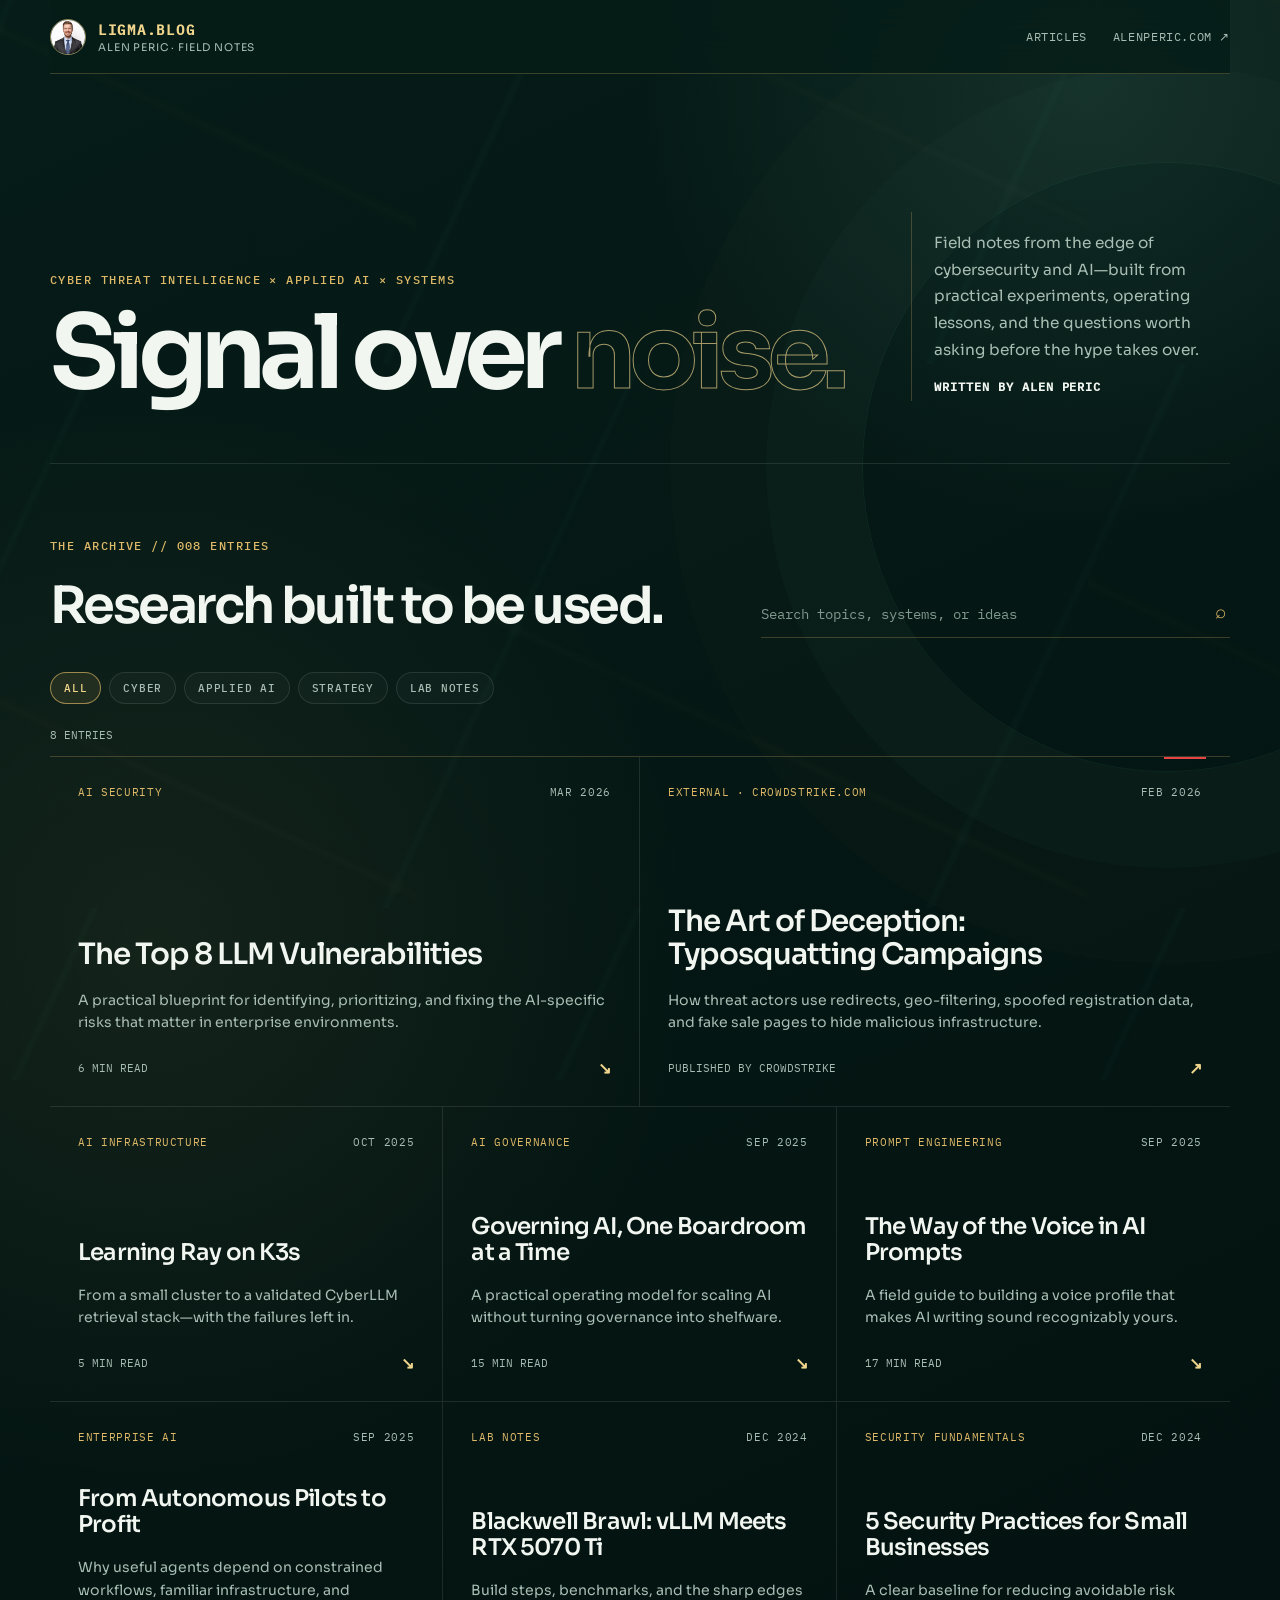
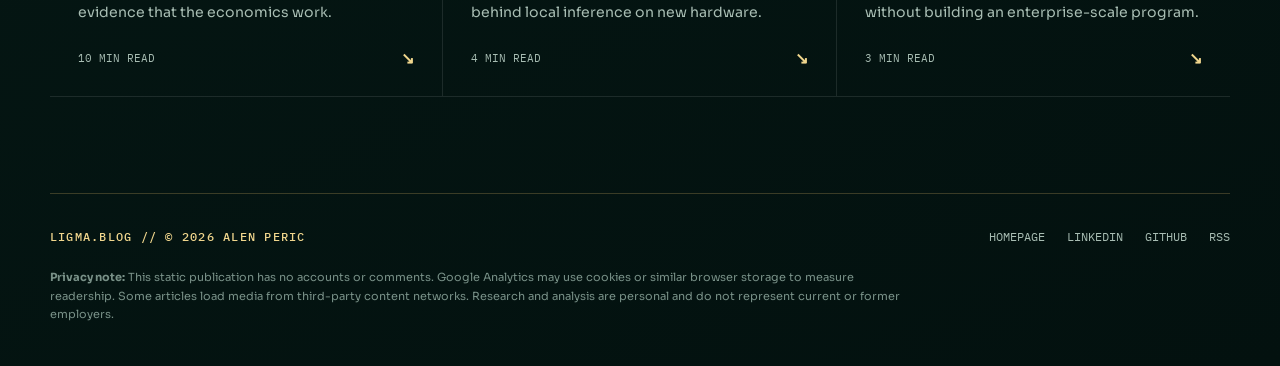
==== commit 31ce7ba3: "Restore article media and strengthen SEO" ====
--- a/index.html
+++ b/index.html
@@ -9,6 +9,8 @@
     <meta name="robots" content="index, follow, max-image-preview:large, max-snippet:-1, max-video-preview:-1" />
     <meta name="description" content="Field notes by Alen Peric on cyber threat intelligence, applied AI, security engineering, AI governance, and production systems." />
     <link rel="canonical" href="https://ligma.blog/" />
+    <link rel="author" href="https://alenperic.com/" />
+    <link rel="alternate" hreflang="en-CA" href="https://ligma.blog/" />
     <link rel="alternate" type="application/rss+xml" title="LIGMA.BLOG RSS" href="https://ligma.blog/feed.xml" />
     <meta property="og:type" content="website" />
     <meta property="og:locale" content="en_CA" />
@@ -17,6 +19,7 @@
     <meta property="og:description" content="Field notes on cybersecurity, applied AI, and the systems between them." />
     <meta property="og:url" content="https://ligma.blog/" />
     <meta property="og:image" content="https://ligma.blog/img/og-blog.png" />
+    <meta property="og:image:secure_url" content="https://ligma.blog/img/og-blog.png" />
     <meta property="og:image:type" content="image/png" />
     <meta property="og:image:width" content="1200" />
     <meta property="og:image:height" content="630" />
@@ -31,12 +34,12 @@
     <link rel="apple-touch-icon" sizes="180x180" href="./img/apple-touch-icon.png" />
     <link rel="preload" href="./assets/fonts/sora-latin.woff2" as="font" type="font/woff2" crossorigin />
     <link rel="stylesheet" href="./assets/blog.css" />
-    <script async src="https://www.googletagmanager.com/gtag/js?id=G-SLLVM6YY1Y"></script>
+    <script async src="https://www.googletagmanager.com/gtag/js?id=G-VMD9STL32Q"></script>
     <script>
       window.dataLayer = window.dataLayer || [];
       function gtag(){dataLayer.push(arguments);}
       gtag('js', new Date());
-      gtag('config', 'G-SLLVM6YY1Y');
+      gtag('config', 'G-VMD9STL32Q');
     </script>
     <script type="application/ld+json">
       {
@@ -77,8 +80,18 @@
             "image": "https://ligma.blog/img/alen-peric.webp",
             "jobTitle": "Senior Cyber Threat Intelligence Analyst",
             "sameAs": [
-              "https://www.linkedin.com/in/alen-peric/",
-              "https://github.com/alenperic"
+              "https://www.linkedin.com/in/alen-peric",
+              "https://github.com/alenperic",
+              "https://ligma.blog/"
+            ],
+            "worksFor": { "@type": "Organization", "name": "CrowdStrike" },
+            "alumniOf": { "@type": "CollegeOrUniversity", "name": "Fanshawe College" },
+            "knowsAbout": [
+              "Cyber threat intelligence",
+              "Digital risk",
+              "Deep and dark web intelligence",
+              "Applied artificial intelligence",
+              "Security engineering"
             ]
           }
         ]
@@ -191,7 +204,7 @@
           <a href="./feed.xml">RSS</a>
         </nav>
       </div>
-      <p class="footer-note">Research and analysis are personal and do not represent current or former employers. This is a static publication with no accounts or comments. Basic traffic analytics may use cookies to measure readership.</p>
+      <p class="footer-note"><strong>Privacy note:</strong> This static publication has no accounts or comments. Google Analytics may use cookies or similar browser storage to measure readership. Some articles load media from third-party content networks. Research and analysis are personal and do not represent current or former employers.</p>
     </footer>
   </body>
 </html>
--- a/assets/blog.css
+++ b/assets/blog.css
@@ -666,6 +666,33 @@
   box-shadow: var(--shadow);
 }
 
+.blog-post .article-media {
+  width: min(100%, 480px);
+  max-height: 540px;
+  object-fit: contain;
+  background: rgba(2, 12, 10, 0.72);
+}
+
+.meme-caption {
+  max-width: 520px;
+  margin: -20px auto 34px;
+  color: var(--muted);
+  font: 0.72rem/1.55 "IBM Plex Mono", monospace;
+  text-align: center;
+}
+
+.media-fallback {
+  display: block;
+  width: min(100%, 480px);
+  margin: 32px auto;
+  padding: 20px;
+  border: 1px dashed var(--line);
+  border-radius: 12px;
+  background: rgba(111, 209, 181, 0.035);
+  font: 0.72rem/1.5 "IBM Plex Mono", monospace;
+  text-align: center;
+}
+
 .blog-post table {
   display: block;
   width: 100%;
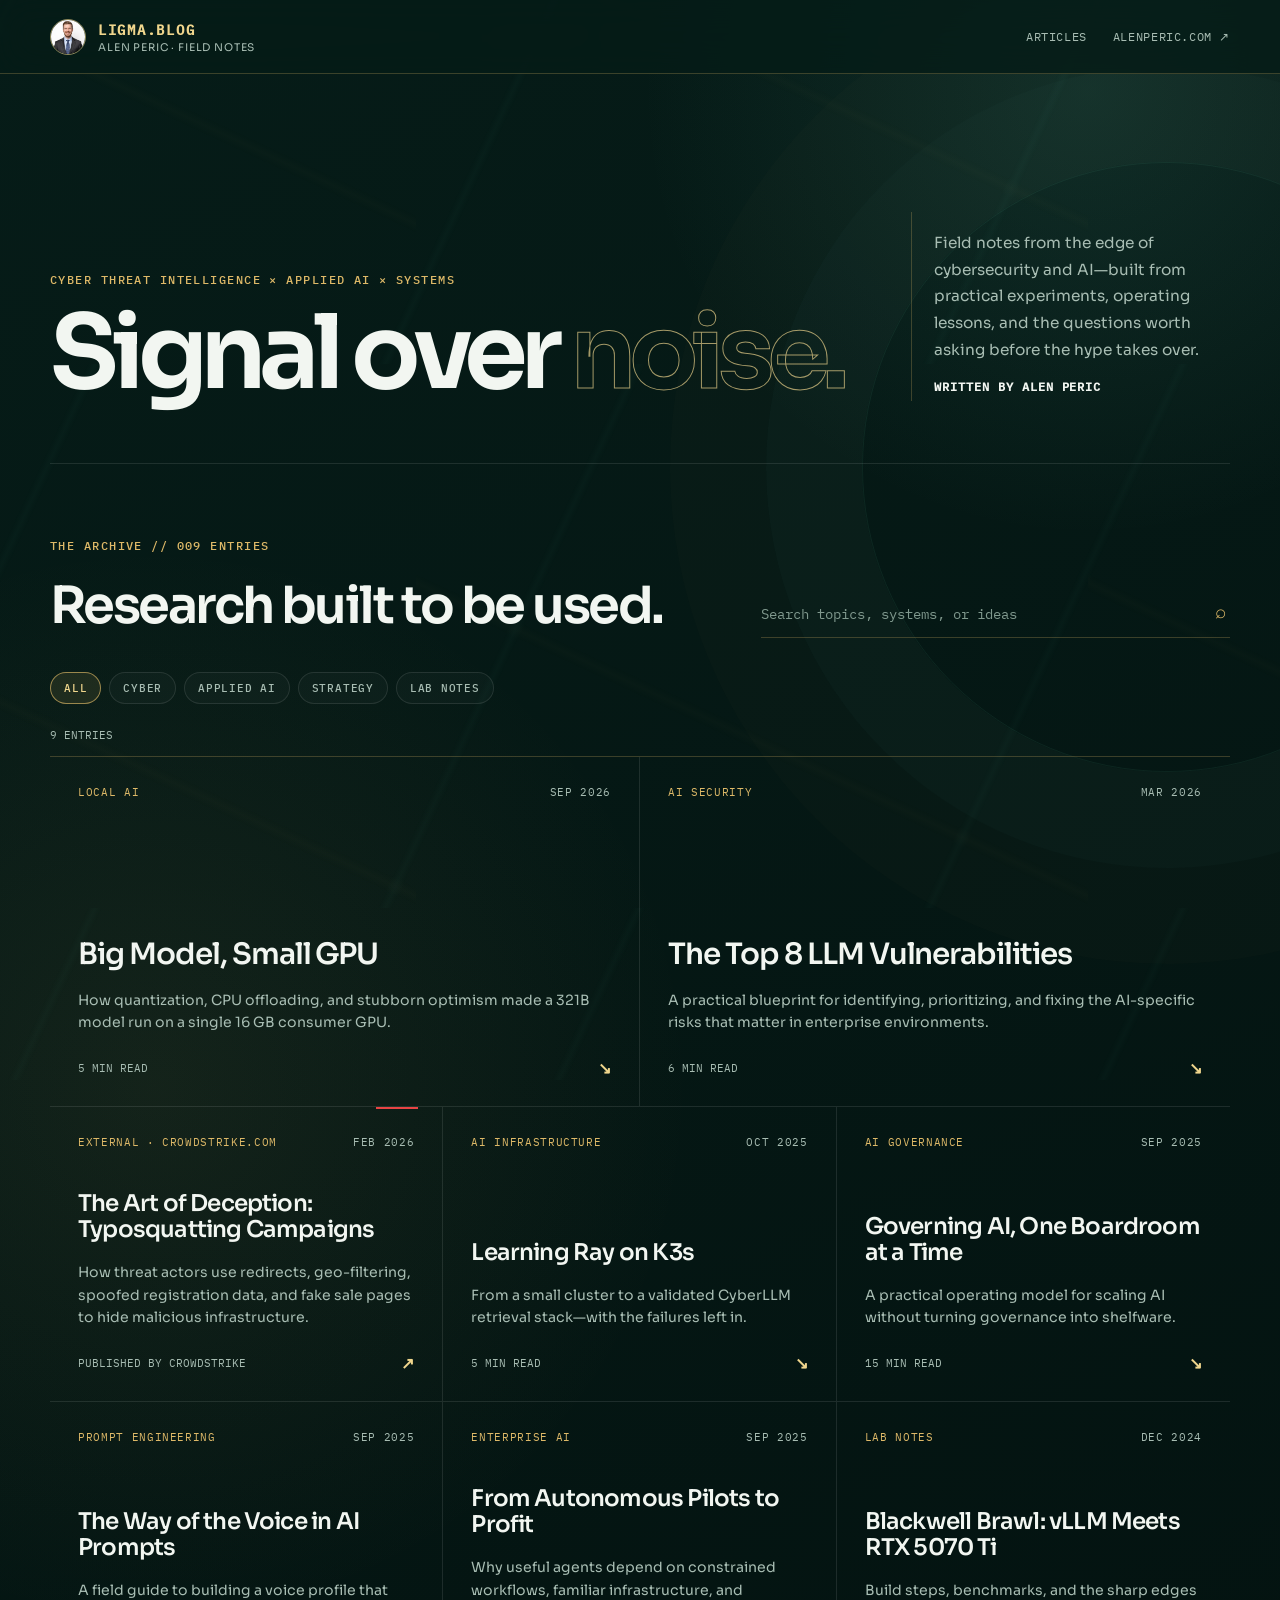
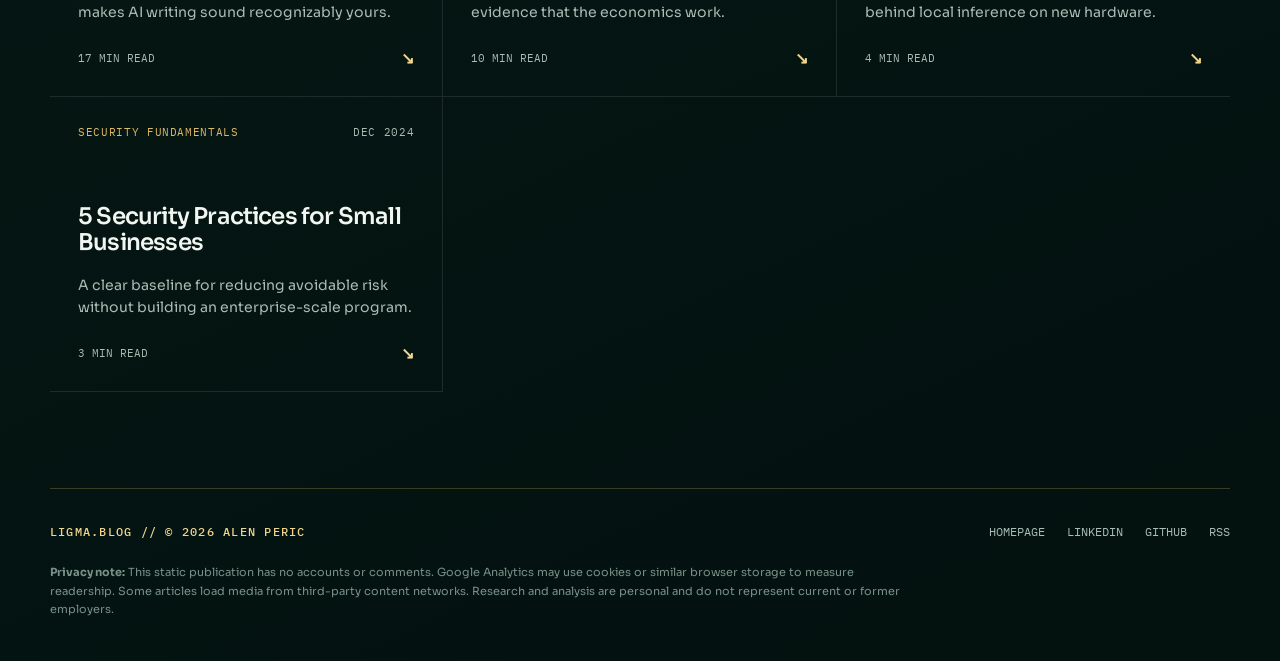
==== commit 78b0422e: "Publish GLM 5.3 Flash homelab article" ====
--- a/index.html
+++ b/index.html
@@ -63,13 +63,14 @@
             "inLanguage": "en-CA",
             "author": { "@id": "https://alenperic.com/#person" },
             "blogPost": [
+              { "@id": "https://ligma.blog/post8/#article" },
               { "@id": "https://ligma.blog/post7/#article" },
               { "@id": "https://ligma.blog/post6/#article" },
               { "@id": "https://ligma.blog/post5/#article" },
               { "@id": "https://ligma.blog/post4/#article" },
               { "@id": "https://ligma.blog/post3/#article" },
-              { "@id": "https://ligma.blog/post2/#article" },
-              { "@id": "https://ligma.blog/post1/#article" }
+              { "@id": "https://ligma.blog/post1/#article" },
+              { "@id": "https://ligma.blog/post2/#article" }
             ]
           },
           {
@@ -125,7 +126,7 @@
       <section class="archive" id="articles" aria-labelledby="articles-title">
         <div class="archive-head">
           <div>
-            <p class="section-kicker">The archive // 008 entries</p>
+            <p class="section-kicker">The archive // 009 entries</p>
             <h2 id="articles-title">Research built to be used.</h2>
           </div>
           <div class="search-wrap">
@@ -140,15 +141,21 @@
           <button class="filter" type="button" data-filter="leadership" aria-pressed="false">Strategy</button>
           <button class="filter" type="button" data-filter="lab" aria-pressed="false">Lab notes</button>
         </div>
-        <p class="result-count" aria-live="polite" data-result-count>8 entries</p>
+        <p class="result-count" aria-live="polite" data-result-count>9 entries</p>
         <div class="post-grid">
+          <a class="post-card featured reveal" href="./post8/" data-post data-topic="ai lab" data-search="glm 5.3 flash 321b local ai llama cpp rtx 5070 ti gguf quantization mixture of experts cpu offloading homelab">
+            <div class="post-card-top"><span class="topic">Local AI</span><time datetime="2026-09-04">Sep 2026</time></div>
+            <h3>Big Model, Small GPU</h3>
+            <p>How quantization, CPU offloading, and stubborn optimism made a 321B model run on a single 16 GB consumer GPU.</p>
+            <div class="post-card-bottom"><span>5 min read</span><b aria-hidden="true">↘</b></div>
+          </a>
           <a class="post-card featured reveal" href="./post7/" data-post data-topic="ai cyber leadership" data-search="llm vulnerabilities enterprise ai security prompt injection red teaming aibom">
             <div class="post-card-top"><span class="topic">AI security</span><time datetime="2026-03-16">Mar 2026</time></div>
             <h3>The Top 8 LLM Vulnerabilities</h3>
             <p>A practical blueprint for identifying, prioritizing, and fixing the AI-specific risks that matter in enterprise environments.</p>
             <div class="post-card-bottom"><span>6 min read</span><b aria-hidden="true">↘</b></div>
           </a>
-          <a class="post-card featured external-card reveal" href="https://www.crowdstrike.com/en-us/blog/the-art-of-deception-how-threat-actors-master-typosquatting-campaigns-to-bypass-detection/" target="_blank" rel="noopener noreferrer" data-post data-topic="cyber" data-search="crowdstrike typosquatting threat actors redirects phishing intelligence external publication">
+          <a class="post-card external-card reveal" href="https://www.crowdstrike.com/en-us/blog/the-art-of-deception-how-threat-actors-master-typosquatting-campaigns-to-bypass-detection/" target="_blank" rel="noopener noreferrer" data-post data-topic="cyber" data-search="crowdstrike typosquatting threat actors redirects phishing intelligence external publication">
             <div class="post-card-top"><span class="topic">External · CrowdStrike.com</span><time datetime="2026-02">Feb 2026</time></div>
             <h3>The Art of Deception: Typosquatting Campaigns</h3>
             <p>How threat actors use redirects, geo-filtering, spoofed registration data, and fake sale pages to hide malicious infrastructure.</p>
--- a/assets/blog.css
+++ b/assets/blog.css
@@ -135,9 +135,10 @@
   z-index: 100;
   top: 0;
   display: flex;
-  width: var(--page);
+  width: 100%;
   min-height: 74px;
-  margin: 0 auto;
+  margin: 0;
+  padding-inline: max(20px, calc((100% - 1180px) / 2));
   align-items: center;
   justify-content: space-between;
   border-bottom: 1px solid var(--line);
@@ -681,6 +682,23 @@
   text-align: center;
 }
 
+.meme-panel {
+  margin: 42px 0;
+}
+
+.blog-post .meme-panel img {
+  width: 100%;
+  margin: 0;
+  border-color: rgba(225, 195, 111, 0.34);
+}
+
+.meme-panel figcaption {
+  margin: 12px 0 0;
+  color: var(--muted);
+  font: 0.72rem/1.55 "IBM Plex Mono", monospace;
+  text-align: center;
+}
+
 .media-fallback {
   display: block;
   width: min(100%, 480px);
@@ -854,6 +872,7 @@
 
   .site-header {
     min-height: 66px;
+    padding-inline: 14px;
   }
 
   .brand img {
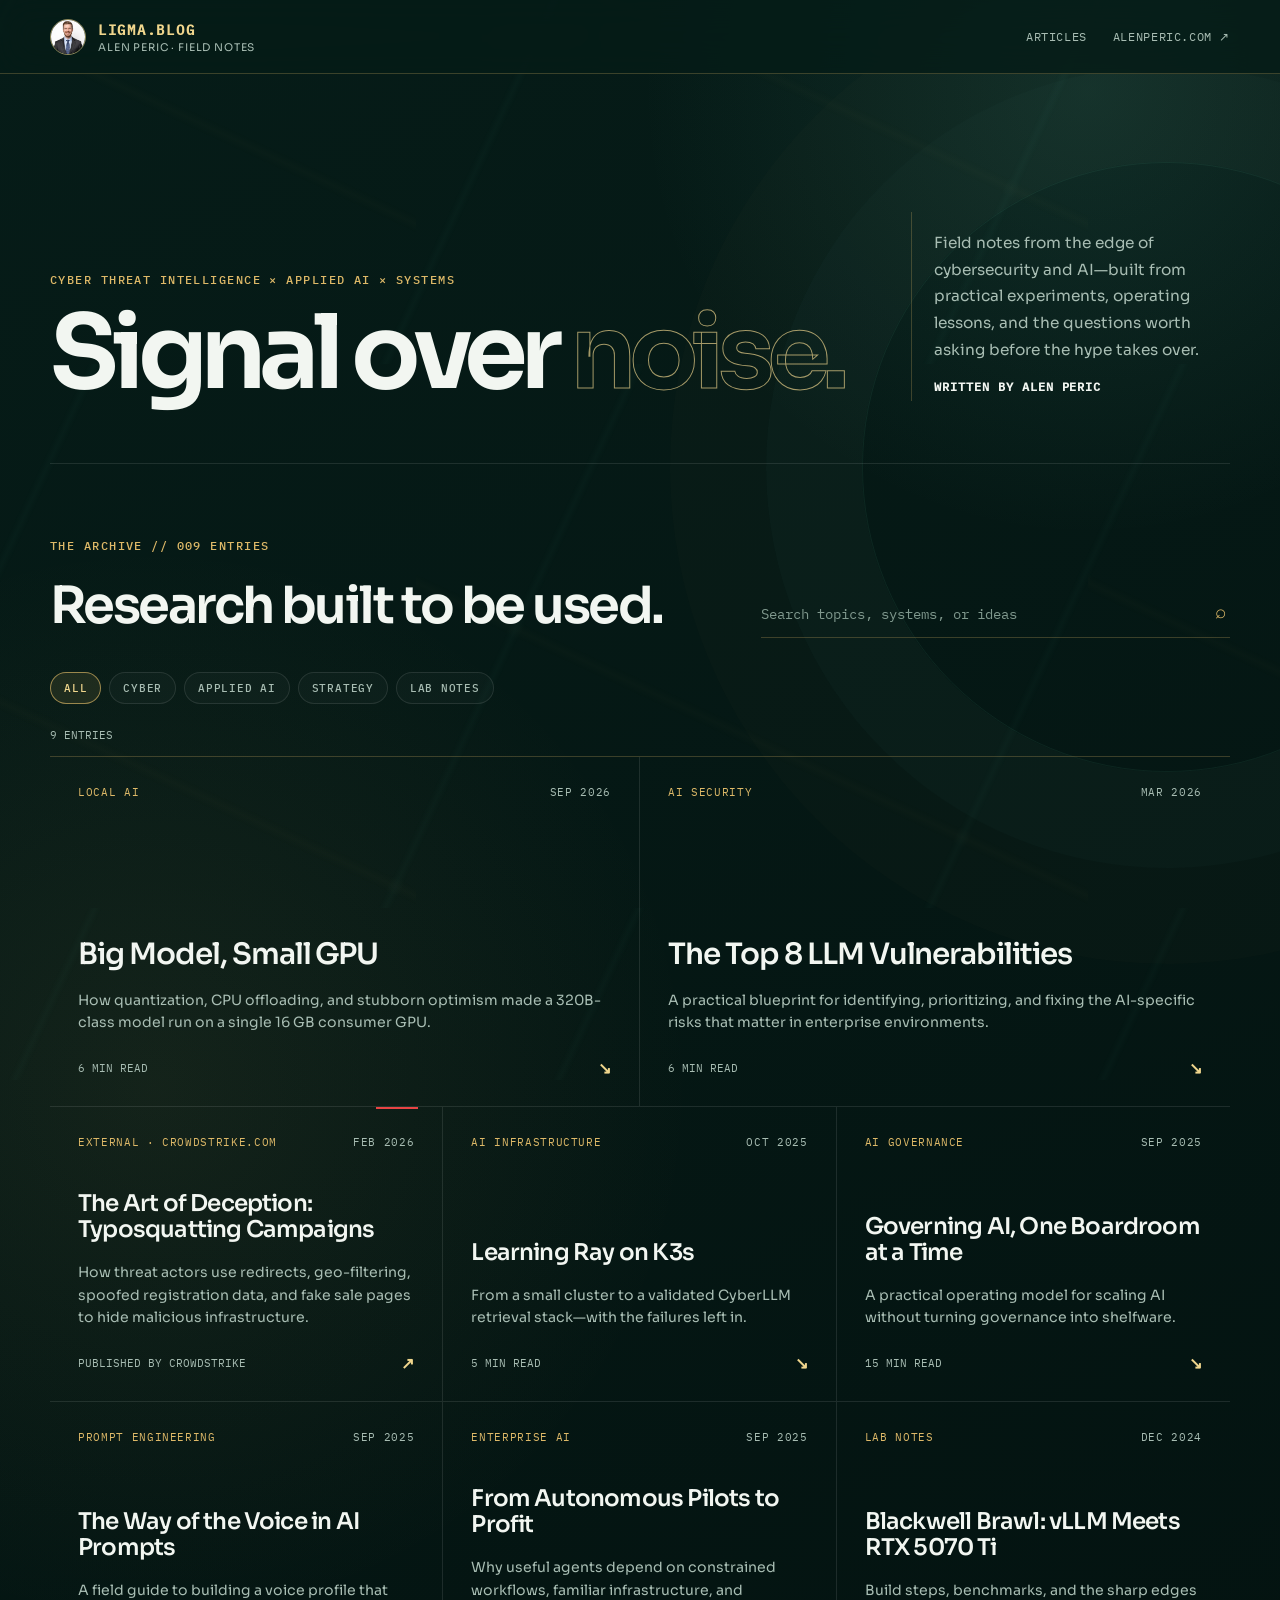
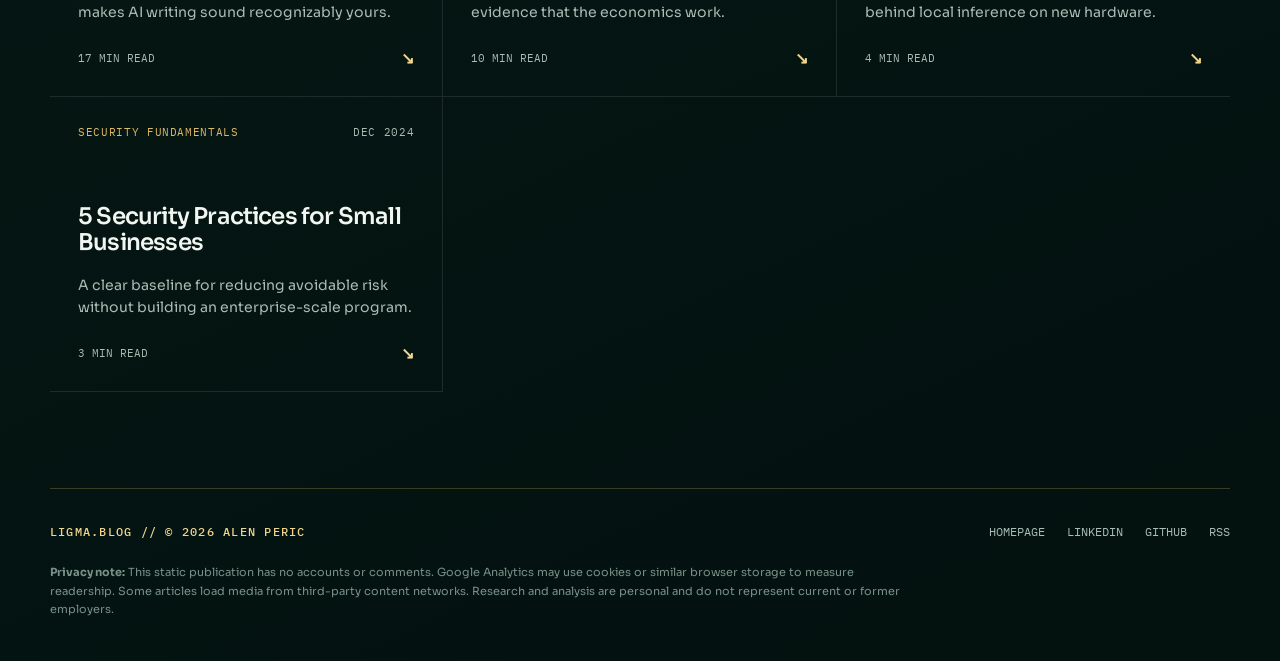
==== commit 874ab9bd: "Strengthen GLM article evidence and social preview" ====
--- a/index.html
+++ b/index.html
@@ -143,11 +143,11 @@
         </div>
         <p class="result-count" aria-live="polite" data-result-count>9 entries</p>
         <div class="post-grid">
-          <a class="post-card featured reveal" href="./post8/" data-post data-topic="ai lab" data-search="glm 5.3 flash 321b local ai llama cpp rtx 5070 ti gguf quantization mixture of experts cpu offloading homelab">
+          <a class="post-card featured reveal" href="./post8/" data-post data-topic="ai lab" data-search="glm 5.3 flash 320b 321b local ai llama cpp rtx 5070 ti gguf quantization mixture of experts cpu offloading homelab">
             <div class="post-card-top"><span class="topic">Local AI</span><time datetime="2026-09-04">Sep 2026</time></div>
             <h3>Big Model, Small GPU</h3>
-            <p>How quantization, CPU offloading, and stubborn optimism made a 321B model run on a single 16 GB consumer GPU.</p>
-            <div class="post-card-bottom"><span>5 min read</span><b aria-hidden="true">↘</b></div>
+            <p>How quantization, CPU offloading, and stubborn optimism made a 320B-class model run on a single 16 GB consumer GPU.</p>
+            <div class="post-card-bottom"><span>6 min read</span><b aria-hidden="true">↘</b></div>
           </a>
           <a class="post-card featured reveal" href="./post7/" data-post data-topic="ai cyber leadership" data-search="llm vulnerabilities enterprise ai security prompt injection red teaming aibom">
             <div class="post-card-top"><span class="topic">AI security</span><time datetime="2026-03-16">Mar 2026</time></div>
--- a/assets/blog.css
+++ b/assets/blog.css
@@ -613,6 +613,111 @@
   color: #d9e7df;
 }
 
+.results-panel {
+  margin: 36px 0 42px;
+  padding: 26px;
+  border: 1px solid rgba(225, 195, 111, 0.32);
+  border-radius: 14px;
+  background:
+    linear-gradient(135deg, rgba(222, 185, 104, 0.09), transparent 42%),
+    rgba(7, 35, 29, 0.76);
+  box-shadow: var(--shadow);
+}
+
+.results-kicker {
+  margin-bottom: 8px !important;
+  color: var(--gold-bright);
+  font: 0.68rem/1.4 "IBM Plex Mono", monospace;
+  letter-spacing: 0.12em;
+  text-transform: uppercase;
+}
+
+.blog-post .results-panel h2 {
+  margin: 0 0 22px;
+  font-size: clamp(1.4rem, 3.4vw, 2rem);
+}
+
+.results-grid {
+  display: grid;
+  margin: 0 0 18px;
+  grid-template-columns: repeat(2, minmax(0, 1fr));
+  border-top: 1px solid var(--line-soft);
+  border-left: 1px solid var(--line-soft);
+}
+
+.results-grid div {
+  padding: 15px;
+  border-right: 1px solid var(--line-soft);
+  border-bottom: 1px solid var(--line-soft);
+}
+
+.results-grid div:last-child:nth-child(odd) {
+  grid-column: 1 / -1;
+}
+
+.results-grid dt {
+  color: var(--muted);
+  font: 0.68rem/1.4 "IBM Plex Mono", monospace;
+  letter-spacing: 0.04em;
+  text-transform: uppercase;
+}
+
+.results-grid dd {
+  margin: 5px 0 0;
+  color: var(--ink);
+  font-weight: 650;
+}
+
+.results-note,
+.build-record p:last-child {
+  margin-bottom: 0 !important;
+}
+
+.results-note {
+  color: #a9bdb5;
+  font-size: 0.82rem;
+}
+
+.blog-post .sources-heading {
+  margin-top: 56px;
+}
+
+.industry-section {
+  margin: 54px 0 42px;
+}
+
+.blog-post .industry-section h2 {
+  margin: 0 0 24px;
+}
+
+.implication-grid {
+  display: grid;
+  grid-template-columns: repeat(2, minmax(0, 1fr));
+  gap: 14px;
+}
+
+.implication-grid article {
+  padding: 22px;
+  border: 1px solid var(--line-soft);
+  border-radius: 12px;
+  background: rgba(7, 35, 29, 0.58);
+}
+
+.blog-post .implication-grid h3 {
+  margin: 0 0 12px;
+  color: var(--gold-bright);
+  font: 0.78rem/1.4 "IBM Plex Mono", monospace;
+  letter-spacing: 0.08em;
+  text-transform: uppercase;
+}
+
+.implication-grid p {
+  margin-bottom: 0;
+  color: #c8d8d1;
+  font-size: 0.9rem;
+  line-height: 1.7;
+}
+
 .blog-post pre {
   position: relative;
   overflow-x: auto;
@@ -939,6 +1044,22 @@
     font-size: 0.75rem;
   }
 
+  .results-panel {
+    padding: 20px;
+  }
+
+  .results-grid {
+    grid-template-columns: 1fr;
+  }
+
+  .results-grid div:last-child:nth-child(odd) {
+    grid-column: auto;
+  }
+
+  .implication-grid {
+    grid-template-columns: 1fr;
+  }
+
   .article-pagination {
     width: calc(100% - 28px);
     grid-template-columns: 1fr;
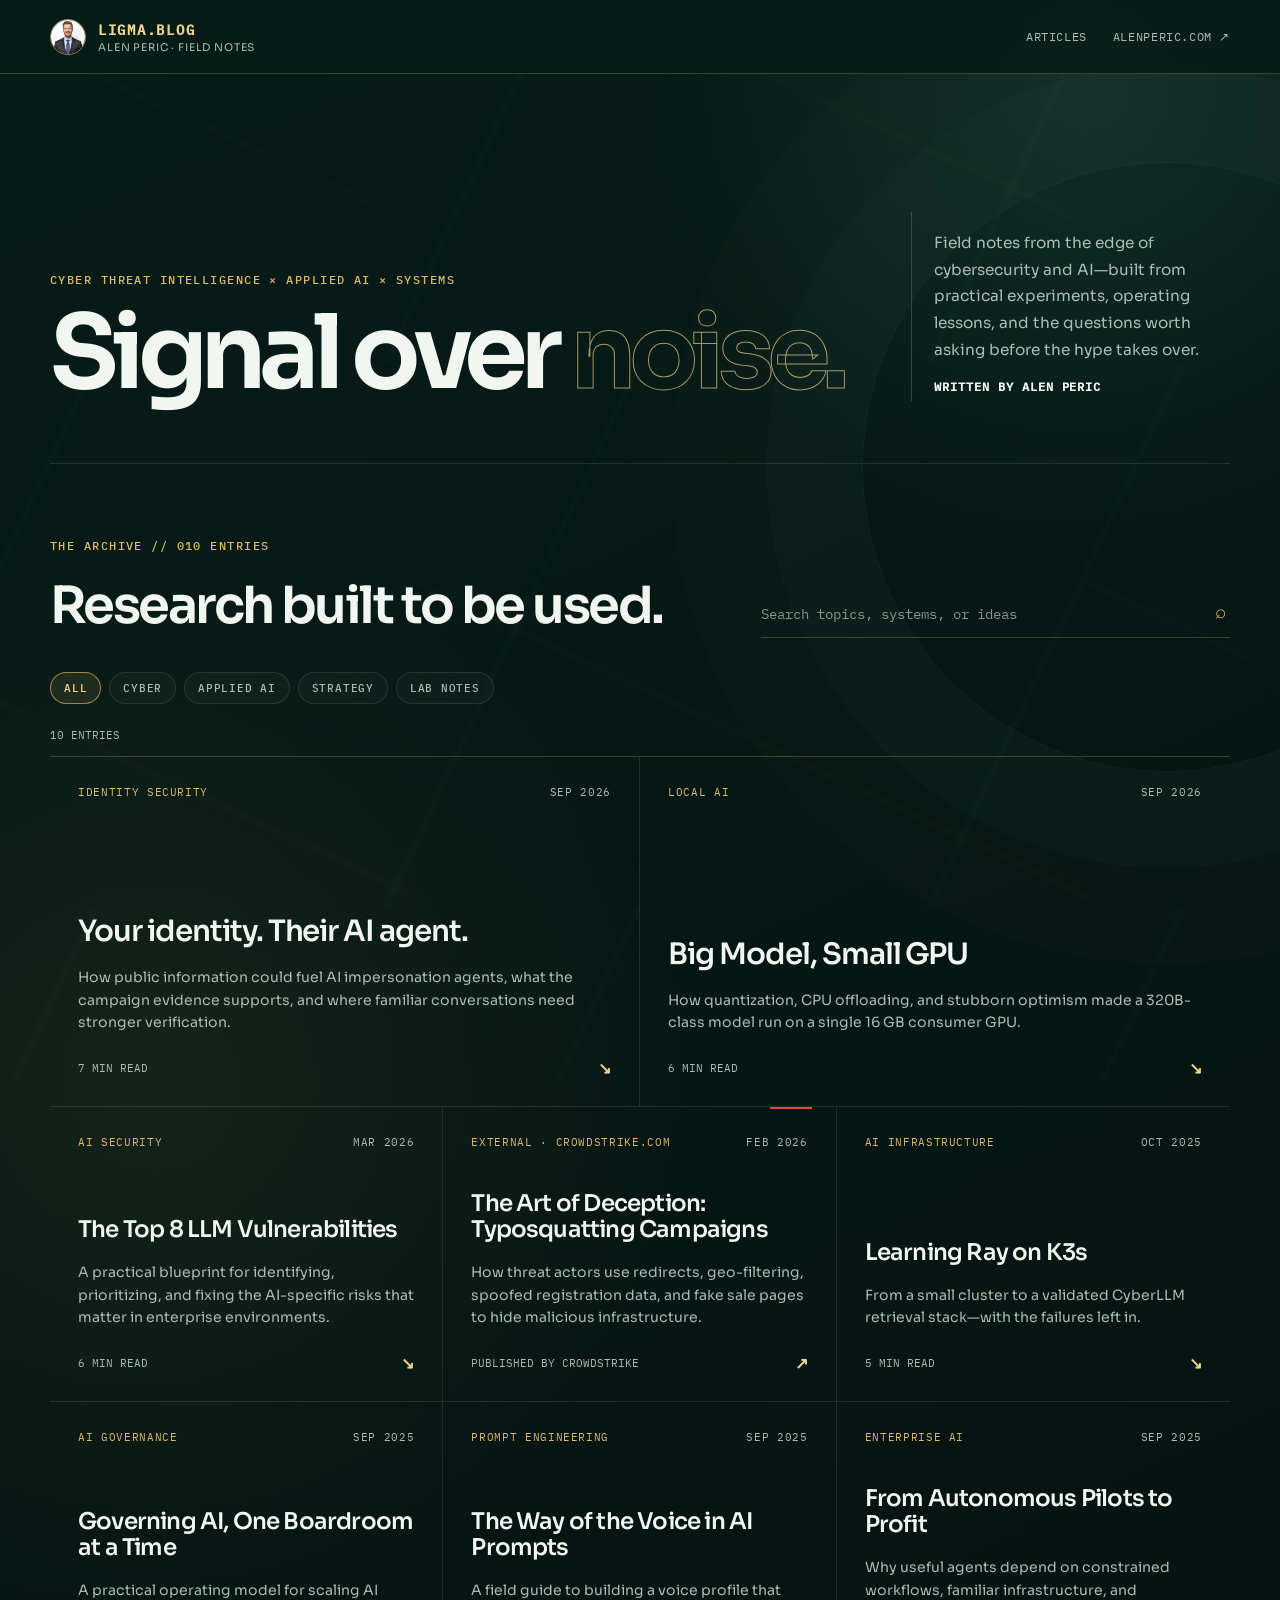
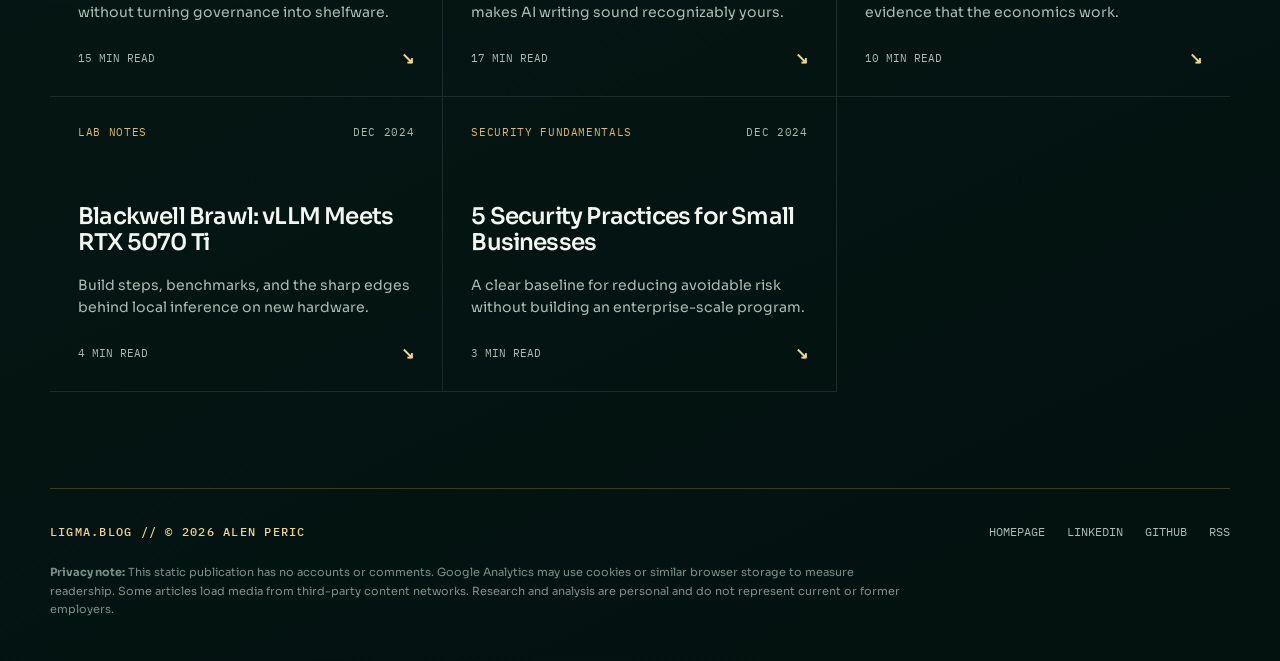
==== commit 4e9e663a: "Publish AI impersonation agents article and update archive discovery" ====
--- a/index.html
+++ b/index.html
@@ -63,6 +63,7 @@
             "inLanguage": "en-CA",
             "author": { "@id": "https://alenperic.com/#person" },
             "blogPost": [
+              { "@id": "https://ligma.blog/post9/#article" },
               { "@id": "https://ligma.blog/post8/#article" },
               { "@id": "https://ligma.blog/post7/#article" },
               { "@id": "https://ligma.blog/post6/#article" },
@@ -126,7 +127,7 @@
       <section class="archive" id="articles" aria-labelledby="articles-title">
         <div class="archive-head">
           <div>
-            <p class="section-kicker">The archive // 009 entries</p>
+            <p class="section-kicker">The archive // 010 entries</p>
             <h2 id="articles-title">Research built to be used.</h2>
           </div>
           <div class="search-wrap">
@@ -141,15 +142,21 @@
           <button class="filter" type="button" data-filter="leadership" aria-pressed="false">Strategy</button>
           <button class="filter" type="button" data-filter="lab" aria-pressed="false">Lab notes</button>
         </div>
-        <p class="result-count" aria-live="polite" data-result-count>9 entries</p>
+        <p class="result-count" aria-live="polite" data-result-count>10 entries</p>
         <div class="post-grid">
+          <a class="post-card featured reveal" href="./post9/" data-post data-topic="cyber ai leadership" data-search="ai impersonation agents identity security osint social engineering threat intelligence biometrics passkeys public information">
+            <div class="post-card-top"><span class="topic">Identity security</span><time datetime="2026-09-08">Sep 2026</time></div>
+            <h3>Your identity. Their AI agent.</h3>
+            <p>How public information could fuel AI impersonation agents, what the campaign evidence supports, and where familiar conversations need stronger verification.</p>
+            <div class="post-card-bottom"><span>7 min read</span><b aria-hidden="true">↘</b></div>
+          </a>
           <a class="post-card featured reveal" href="./post8/" data-post data-topic="ai lab" data-search="glm 5.3 flash 320b 321b local ai llama cpp rtx 5070 ti gguf quantization mixture of experts cpu offloading homelab">
             <div class="post-card-top"><span class="topic">Local AI</span><time datetime="2026-09-04">Sep 2026</time></div>
             <h3>Big Model, Small GPU</h3>
             <p>How quantization, CPU offloading, and stubborn optimism made a 320B-class model run on a single 16 GB consumer GPU.</p>
             <div class="post-card-bottom"><span>6 min read</span><b aria-hidden="true">↘</b></div>
           </a>
-          <a class="post-card featured reveal" href="./post7/" data-post data-topic="ai cyber leadership" data-search="llm vulnerabilities enterprise ai security prompt injection red teaming aibom">
+          <a class="post-card reveal" href="./post7/" data-post data-topic="ai cyber leadership" data-search="llm vulnerabilities enterprise ai security prompt injection red teaming aibom">
             <div class="post-card-top"><span class="topic">AI security</span><time datetime="2026-03-16">Mar 2026</time></div>
             <h3>The Top 8 LLM Vulnerabilities</h3>
             <p>A practical blueprint for identifying, prioritizing, and fixing the AI-specific risks that matter in enterprise environments.</p>
@@ -215,3 +222,4 @@
     </footer>
   </body>
 </html>
+
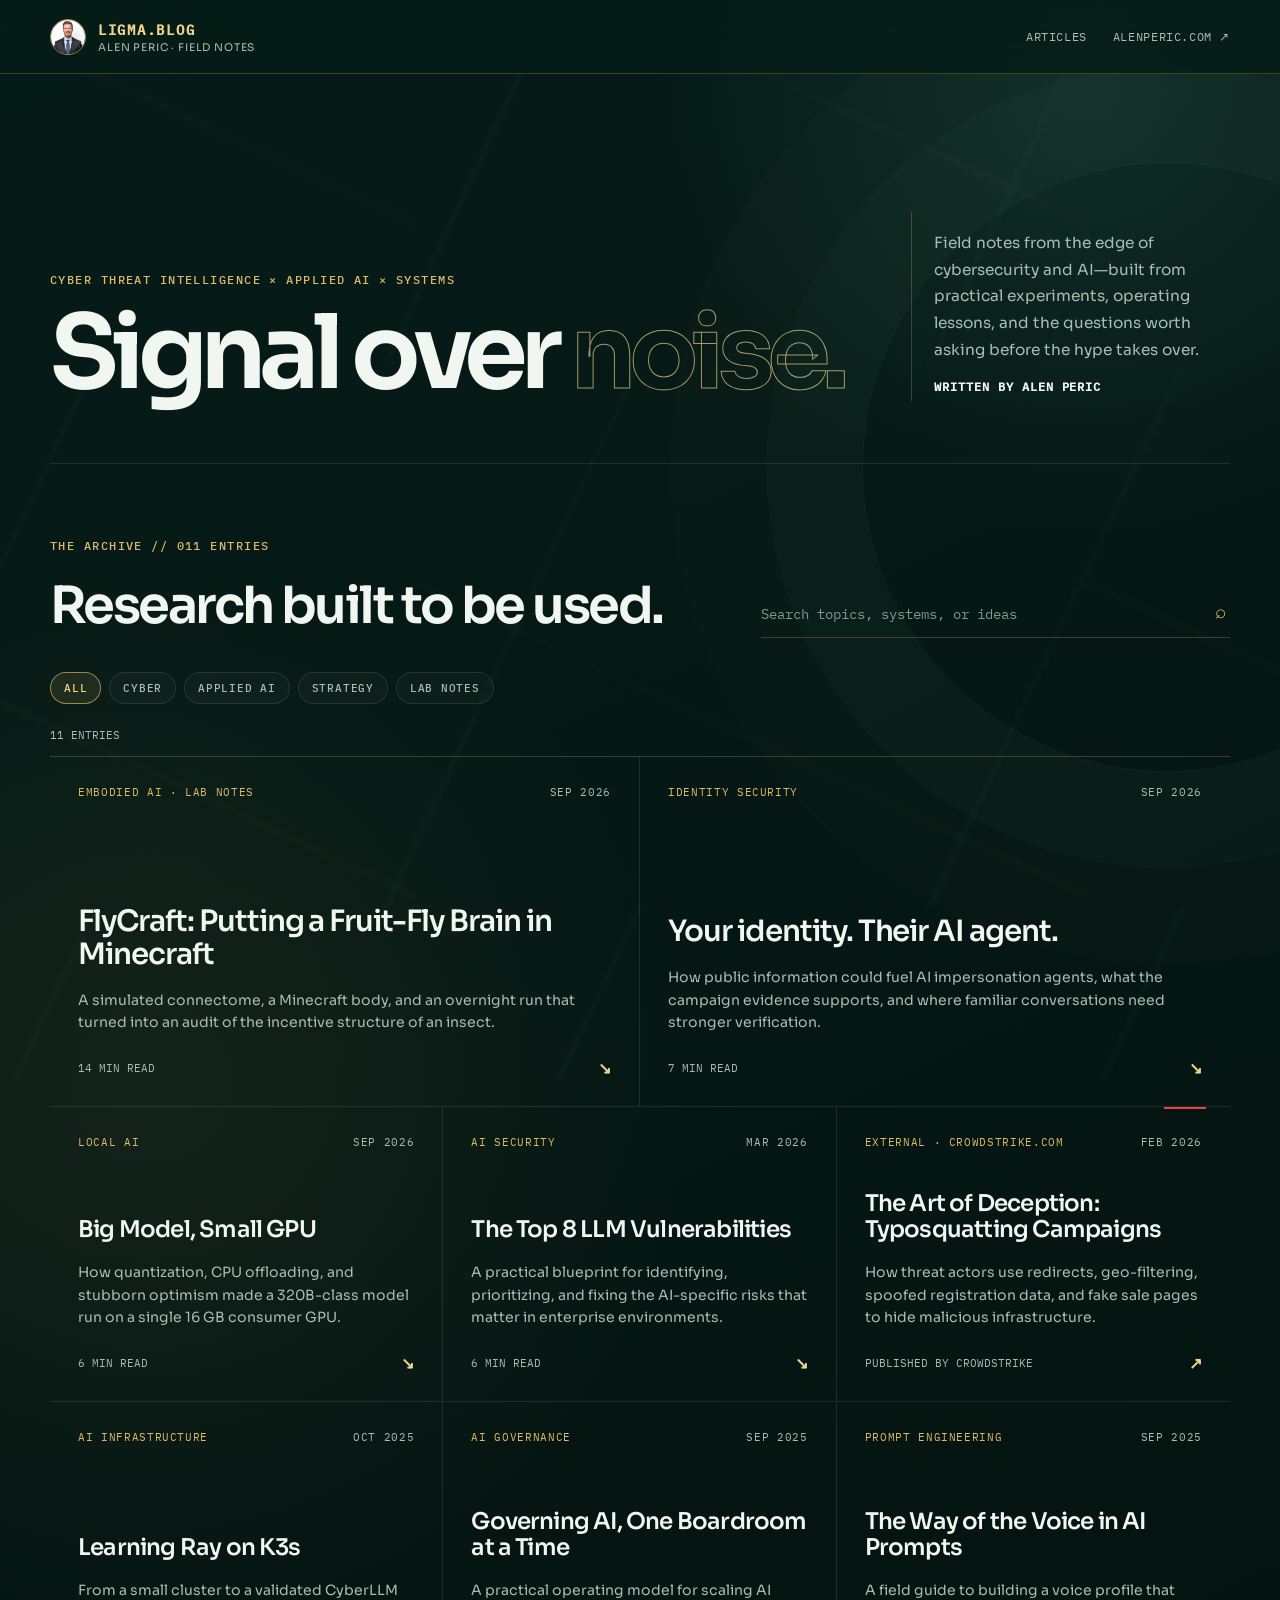
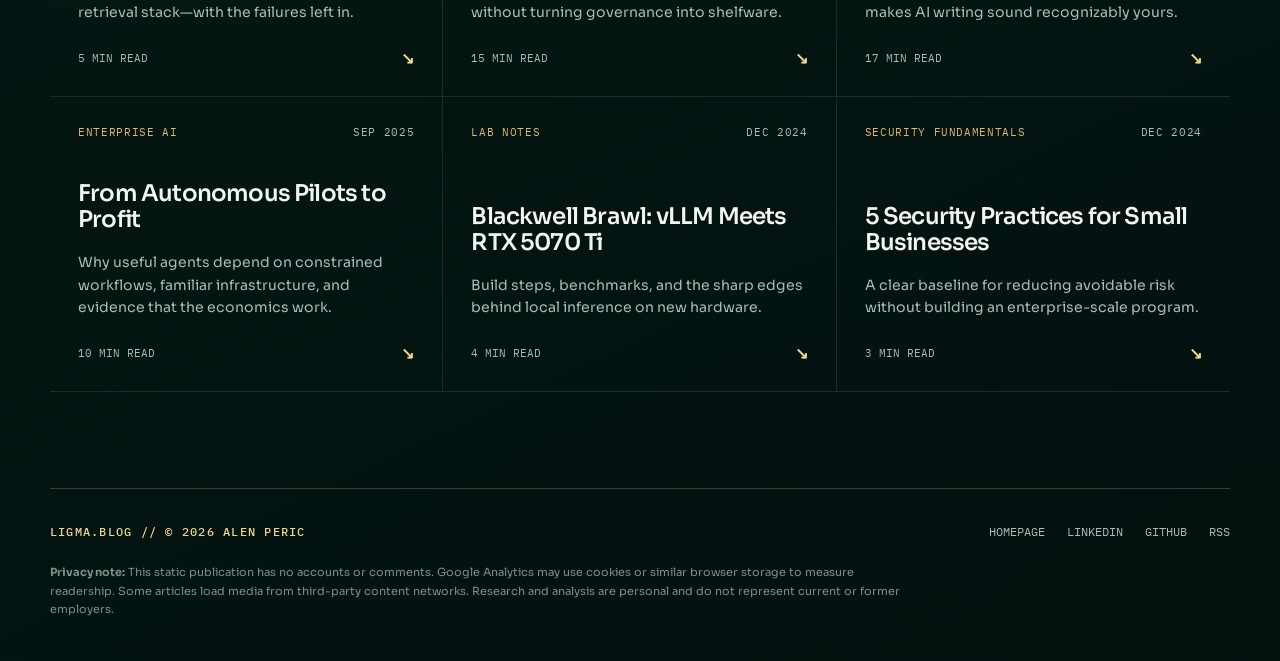
==== commit f0181f04: "Publish FlyCraft with fact-checked results, dashboard screenshot and site integration" ====
--- a/index.html
+++ b/index.html
@@ -63,6 +63,7 @@
             "inLanguage": "en-CA",
             "author": { "@id": "https://alenperic.com/#person" },
             "blogPost": [
+              { "@id": "https://ligma.blog/post10/#article" },
               { "@id": "https://ligma.blog/post9/#article" },
               { "@id": "https://ligma.blog/post8/#article" },
               { "@id": "https://ligma.blog/post7/#article" },
@@ -127,7 +128,7 @@
       <section class="archive" id="articles" aria-labelledby="articles-title">
         <div class="archive-head">
           <div>
-            <p class="section-kicker">The archive // 010 entries</p>
+            <p class="section-kicker">The archive // 011 entries</p>
             <h2 id="articles-title">Research built to be used.</h2>
           </div>
           <div class="search-wrap">
@@ -142,15 +143,20 @@
           <button class="filter" type="button" data-filter="leadership" aria-pressed="false">Strategy</button>
           <button class="filter" type="button" data-filter="lab" aria-pressed="false">Lab notes</button>
         </div>
-        <p class="result-count" aria-live="polite" data-result-count>10 entries</p>
+        <p class="result-count" aria-live="polite" data-result-count>11 entries</p>
         <div class="post-grid">
+<a class="post-card featured reveal" href="./post10/" data-post data-topic="ai lab" data-search="flycraft fruit fly brain minecraft connectome malecns fly.ai reinforcement learning reward hacking vision building shelter storage mineflayer homelab">
+<div class="post-card-top"><span class="topic">Embodied AI · Lab notes</span><time datetime="2026-09-20">Sep 2026</time></div>
+<h3>FlyCraft: Putting a Fruit-Fly Brain in Minecraft</h3>
+<p>A simulated connectome, a Minecraft body, and an overnight run that turned into an audit of the incentive structure of an insect.</p>
+<div class="post-card-bottom"><span>14 min read</span><b aria-hidden="true">↘</b></div></a>
           <a class="post-card featured reveal" href="./post9/" data-post data-topic="cyber ai leadership" data-search="ai impersonation agents identity security osint social engineering threat intelligence biometrics passkeys public information">
             <div class="post-card-top"><span class="topic">Identity security</span><time datetime="2026-09-08">Sep 2026</time></div>
             <h3>Your identity. Their AI agent.</h3>
             <p>How public information could fuel AI impersonation agents, what the campaign evidence supports, and where familiar conversations need stronger verification.</p>
             <div class="post-card-bottom"><span>7 min read</span><b aria-hidden="true">↘</b></div>
           </a>
-          <a class="post-card featured reveal" href="./post8/" data-post data-topic="ai lab" data-search="glm 5.3 flash 320b 321b local ai llama cpp rtx 5070 ti gguf quantization mixture of experts cpu offloading homelab">
+          <a class="post-card reveal" href="./post8/" data-post data-topic="ai lab" data-search="glm 5.3 flash 320b 321b local ai llama cpp rtx 5070 ti gguf quantization mixture of experts cpu offloading homelab">
             <div class="post-card-top"><span class="topic">Local AI</span><time datetime="2026-09-04">Sep 2026</time></div>
             <h3>Big Model, Small GPU</h3>
             <p>How quantization, CPU offloading, and stubborn optimism made a 320B-class model run on a single 16 GB consumer GPU.</p>
